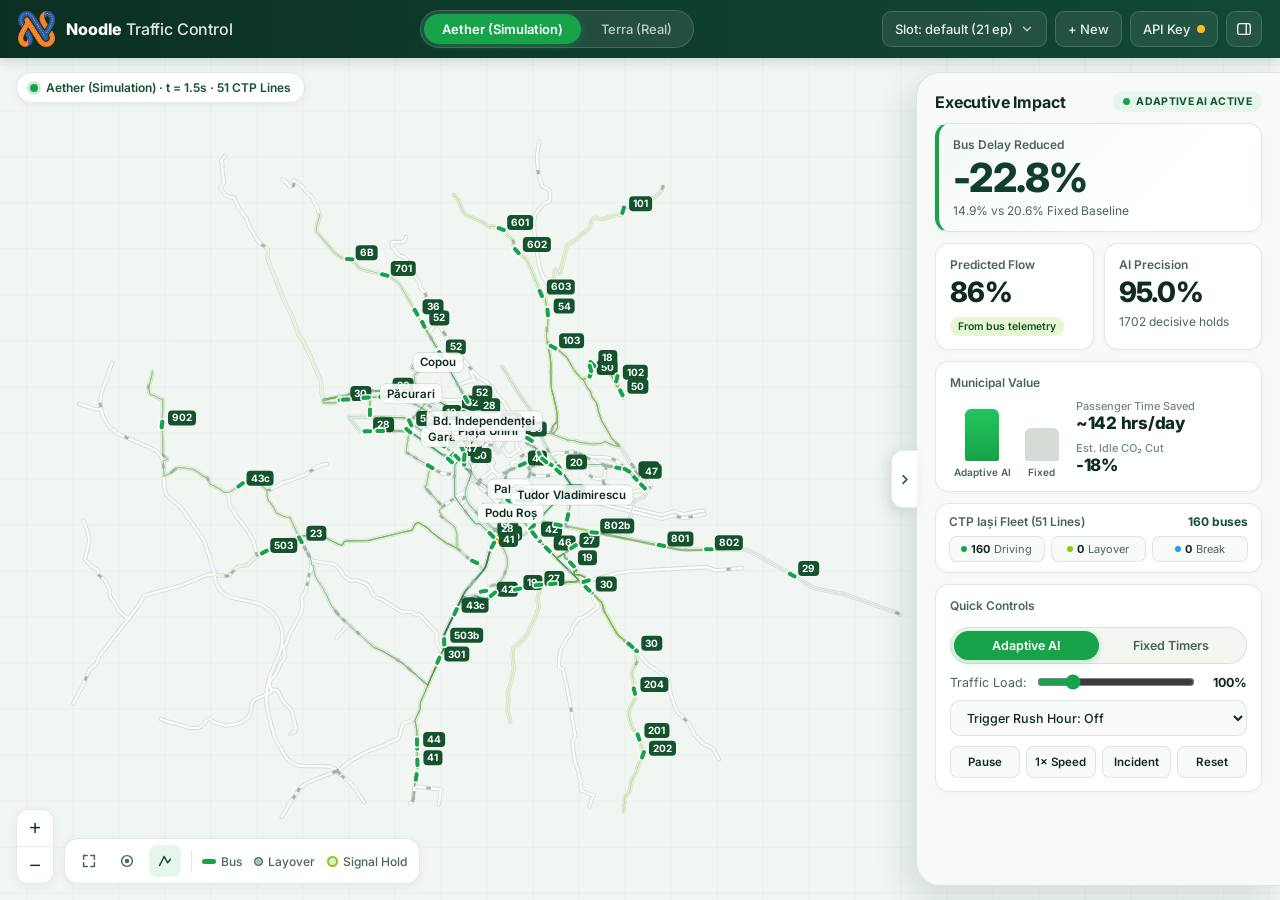
==== web/index.html @ 22e71f84 "New UI and a few new features" ====
<!DOCTYPE html>
<html lang="en">
<head>
  <meta charset="UTF-8" />
  <meta name="viewport" content="width=device-width, initial-scale=1.0" />
  <title>Noodle Traffic Control — Iași</title>
  <link rel="icon" type="image/png" href="assets/noodle-logo.png" />
  <link rel="preconnect" href="https://fonts.googleapis.com" />
  <link rel="preconnect" href="https://fonts.gstatic.com" crossorigin />
  <link href="https://fonts.googleapis.com/css2?family=Inter:wght@400;500;600;700;800&display=swap" rel="stylesheet" />
  <link rel="stylesheet" href="styles.css" />
</head>
<body>
  <!-- TOP NAVIGATION BAR (Bottle Green) -->
  <header class="topbar">
    <div class="brand">
      <img src="assets/noodle-logo.png" alt="Noodle Logo" class="brand-logo" />
      <span class="brand-title"><strong>Noodle</strong> Traffic Control</span>
    </div>

    <!-- Center Mode Switcher: Aether (Simulation) | Terra (Real) -->
    <div class="mode-switch" role="tablist" aria-label="Operating mode">
      <button id="btnModeAether" class="mode-pill active" role="tab" aria-selected="true">
        Aether (Simulation)
      </button>
      <button id="btnModeTerra" class="mode-pill" role="tab" aria-selected="false">
        Terra (Real)
      </button>
    </div>

    <!-- Right Controls: Slot Dropdown, + New, API Key, Collapse Drawer -->
    <div class="topbar-actions">
      <div class="slot-wrap">
        <button id="btnSlotMenu" class="top-btn slot-btn" title="Select or manage ML save slots">
          <span id="slotBtnLabel">Slot: default (15 ep)</span>
          <svg class="chev" viewBox="0 0 16 16" fill="none"><path d="M4 6l4 4 4-4" stroke="currentColor" stroke-width="1.6" stroke-linecap="round" stroke-linejoin="round"/></svg>
        </button>
        <div id="slotDropdown" class="popover hidden">
          <div class="popover-head">
            <span>ML Save Slots</span>
            <span id="runtimeBadge" class="runtime-tag">Python</span>
          </div>
          <div id="slotList" class="slot-list"></div>
          <div class="popover-foot">
            <button id="btnResetActiveSlot" class="pop-action danger-soft">Reset Active Slot</button>
          </div>
        </div>
      </div>

      <button id="btnNewSlot" class="top-btn" title="Create a new clean ML slot">+ New</button>

      <button id="btnApiKey" class="top-btn api-btn" title="Configure Tranzy / CTP API Key">
        <span>API Key</span>
        <span id="apiDot" class="status-dot"></span>
      </button>

      <button id="btnToggleDrawer" class="top-btn icon-btn" title="Collapse or expand executive panel" aria-label="Toggle side panel">
        <svg viewBox="0 0 20 20" fill="none"><rect x="3" y="4" width="14" height="12" rx="2.5" stroke="currentColor" stroke-width="1.6"/><path d="M12.5 4v12" stroke="currentColor" stroke-width="1.6"/></svg>
      </button>
    </div>
  </header>

  <!-- FULL-BLEED MAP CANVAS + FLOATING COLLAPSIBLE EXECUTIVE DRAWER -->
  <main class="workspace">
    <div id="mapWrap" class="map-wrap">
      <canvas id="cityCanvas"></canvas>

      <!-- Hover tooltip for buses & landmarks -->
      <div id="mapTooltip" class="map-tooltip hidden"></div>

      <!-- Subtle mode / simulation clock chip (top-left of map) -->
      <div class="map-status-chip">
        <span id="livePulseDot" class="pulse-dot"></span>
        <span id="mapClockText">Aether · t = 0.0s · 51 CTP Lines</span>
      </div>

      <!-- Bottom-left Floating Map Toolbar & Legend -->
      <div class="map-controls">
        <div class="zoom-stack">
          <button id="btnZoomIn" class="map-btn" title="Zoom in">+</button>
          <div class="zoom-div"></div>
          <button id="btnZoomOut" class="map-btn" title="Zoom out">&minus;</button>
        </div>
        <div class="map-pill-bar">
          <button id="btnFitMap" class="map-icon-btn" title="Fit Iași network">
            <svg viewBox="0 0 20 20" fill="none"><path d="M4 8V4h4M16 8V4h-4M4 12v4h4M16 12v4h-4" stroke="currentColor" stroke-width="1.7" stroke-linecap="round" stroke-linejoin="round"/></svg>
          </button>
          <button id="btnHeat" class="map-icon-btn" title="Toggle bus-inferred congestion heat layer">
            <svg viewBox="0 0 20 20" fill="none"><circle cx="10" cy="10" r="6" stroke="currentColor" stroke-width="1.6"/><circle cx="10" cy="10" r="2.5" fill="currentColor"/></svg>
          </button>
          <button id="btnRoutes" class="map-icon-btn active" title="Show/hide transit corridors">
            <svg viewBox="0 0 20 20" fill="none"><path d="M4 15L9 5l4 7 3-4" stroke="currentColor" stroke-width="1.7" stroke-linecap="round" stroke-linejoin="round"/></svg>
          </button>
          <div class="bar-sep"></div>
          <div class="legend-items">
            <span class="leg"><i class="leg-bus"></i>Bus</span>
            <span class="leg"><i class="leg-rest"></i>Layover</span>
            <span class="leg"><i class="leg-hold"></i>Signal Hold</span>
          </div>
        </div>
      </div>
    </div>

    <!-- COLLAPSIBLE FLOATING RIGHT DRAWER (Rounded Left Corners) -->
    <aside id="drawer" class="drawer" aria-label="Executive Impact Panel">
      <button id="btnDrawerTab" class="drawer-tab" title="Collapse / expand panel" aria-label="Collapse panel">
        <svg id="drawerChevron" viewBox="0 0 16 16" fill="none"><path d="M6.5 4l4 4-4 4" stroke="currentColor" stroke-width="1.8" stroke-linecap="round" stroke-linejoin="round"/></svg>
      </button>

      <div class="drawer-inner">
        <div class="drawer-head">
          <h2>Executive Impact</h2>
          <span id="statusBadge" class="status-pill adaptive">
            <i class="dot"></i>
            <span id="statusBadgeText">ADAPTIVE AI ACTIVE</span>
          </span>
        </div>

        <!-- Hero Metric Card -->
        <section class="card hero-card">
          <div class="card-label" id="heroLabel">Bus Delay Reduced</div>
          <div class="hero-value" id="kpiDelayReduction">-21.4%</div>
          <div class="card-sub" id="kpiDelaySub">16.2% vs 20.6% Fixed Baseline</div>
        </section>

        <!-- Secondary KPI Row -->
        <section class="kpi-pair">
          <div class="card kpi-card">
            <div class="card-label">Predicted Flow</div>
            <div class="kpi-value" id="kpiPredictedFlow">88%</div>
            <span class="lime-pill">From bus telemetry</span>
          </div>
          <div class="card kpi-card">
            <div class="card-label">AI Precision</div>
            <div class="kpi-value" id="kpiPrecision">96.4%</div>
            <div class="card-sub" id="kpiHoldsSub">438 decisive holds</div>
          </div>
        </section>

        <!-- Municipal Value Comparison Card -->
        <section class="card value-card">
          <div class="card-label">Municipal Value</div>
          <div class="value-grid">
            <div class="bar-chart">
              <div class="bar-col">
                <div class="bar-track"><div id="barAdaptive" class="bar-fill adaptive" style="height: 82%"></div></div>
                <span>Adaptive AI</span>
              </div>
              <div class="bar-col">
                <div class="bar-track"><div id="barFixed" class="bar-fill fixed" style="height: 54%"></div></div>
                <span>Fixed</span>
              </div>
            </div>
            <div class="value-metrics">
              <div class="val-item">
                <span class="val-lbl">Passenger Time Saved</span>
                <strong id="kpiPaxHours">~142 hrs/day</strong>
              </div>
              <div class="val-item">
                <span class="val-lbl">Est. Idle CO₂ Cut</span>
                <strong id="kpiCo2">-18%</strong>
              </div>
            </div>
          </div>
        </section>

        <!-- Fleet Status Strip (51 Lines + Layovers/Breaks) -->
        <section class="card fleet-card">
          <div class="fleet-row">
            <span class="fleet-title" id="fleetTitle">CTP Iași Fleet (51 Lines)</span>
            <span class="fleet-total" id="fleetTotal">158 buses</span>
          </div>
          <div class="fleet-pills">
            <span class="fpill driving"><i class="d"></i><b id="cntDriving">158</b> Driving</span>
            <span class="fpill layover"><i class="d"></i><b id="cntLayover">0</b> Layover</span>
            <span class="fpill break"><i class="d"></i><b id="cntBreak">0</b> Break</span>
          </div>
        </section>

        <!-- AETHER QUICK CONTROLS -->
        <section id="aetherControls" class="card controls-card">
          <div class="card-label">Quick Controls</div>

          <div class="seg-control">
            <button id="btnCtrlAdaptive" class="seg-btn active">Adaptive AI</button>
            <button id="btnCtrlFixed" class="seg-btn">Fixed Timers</button>
          </div>

          <div class="slider-row">
            <span>Traffic Load:</span>
            <input id="trafficSlider" type="range" min="0" max="500" step="10" value="100" />
            <strong id="trafficVal">100%</strong>
          </div>

          <div class="select-wrap">
            <select id="rushSelect" aria-label="Trigger Rush Hour">
              <option value="">Trigger Rush Hour: Off</option>
              <option value="Copou">Rush Hour: Copou</option>
              <option value="Păcurari">Rush Hour: Păcurari</option>
              <option value="Gara Iași">Rush Hour: Gara Iași</option>
              <option value="Piața Unirii">Rush Hour: Piața Unirii</option>
              <option value="Bd. Independenței">Rush Hour: Bd. Independenței</option>
              <option value="Palas">Rush Hour: Palas</option>
              <option value="Podu Roș">Rush Hour: Podu Roș</option>
              <option value="Tudor Vladimirescu">Rush Hour: Tudor Vladimirescu</option>
            </select>
          </div>

          <div class="mini-actions">
            <button id="btnPlayPause" class="mini-btn" title="Pause / resume">Pause</button>
            <button id="btnSpeed" class="mini-btn" title="Cycle simulation speed">1× Speed</button>
            <button id="btnIncident" class="mini-btn warn" title="Stall a vehicle on busiest corridor">Incident</button>
            <button id="btnResetSim" class="mini-btn" title="Reset simulation">Reset</button>
          </div>
        </section>

        <!-- TERRA LIVE CONTROLS & AI ADVISORIES -->
        <section id="terraControls" class="card controls-card hidden">
          <div class="card-label">Terra Live Feed (Tranzy API)</div>
          <div id="terraStatusBox" class="terra-status">
            Configure your Tranzy API key to stream live CTP Iași vehicles.
          </div>
          <div class="mini-actions">
            <button id="btnOpenApiModal2" class="mini-btn primary">Configure API Key</button>
            <button id="btnSyncFleet" class="mini-btn" title="Copy live Tranzy route counts into Aether">Sync Fleet → Aether</button>
          </div>
          <div class="advisories-wrap">
            <div class="adv-head">Live AI Signal Advisories</div>
            <div id="advisoriesList" class="adv-list">
              <div class="adv-empty">Waiting for real-time CTP bus telemetry…</div>
            </div>
          </div>
          <div class="attribution">Data © Tranzy AI SRL &amp; Compania de Transport Public Iași SA</div>
        </section>
      </div>
    </aside>
  </main>

  <!-- MODAL: NEW NAMED ML SLOT -->
  <div id="newSlotModal" class="modal-backdrop hidden">
    <div class="modal-card">
      <div class="modal-head">
        <h3>Create New ML Slot</h3>
        <button class="modal-close" data-close="newSlotModal">&times;</button>
      </div>
      <p class="modal-desc">
        Start a fresh slot from clean default parameters without touching or deleting any existing trained slots.
      </p>
      <label class="field-label" for="inputNewSlotName">Slot Name</label>
      <input id="inputNewSlotName" type="text" class="field-input" placeholder="e.g. rush_hour_exp or slot_2" autocomplete="off" />
      <div id="newSlotError" class="field-err hidden"></div>
      <div class="modal-foot">
        <button class="btn-ghost" data-close="newSlotModal">Cancel</button>
        <button id="btnConfirmNewSlot" class="btn-primary">Create &amp; Switch</button>
      </div>
    </div>
  </div>

  <!-- MODAL: TRANZY / CTP API KEY -->
  <div id="apiKeyModal" class="modal-backdrop hidden">
    <div class="modal-card">
      <div class="modal-head">
        <h3>Terra (Real) — Tranzy API Connection</h3>
        <button class="modal-close" data-close="apiKeyModal">&times;</button>
      </div>
      <p class="modal-desc">
        Connect to real-time CTP Iași bus GPS telemetry via <strong>api.tranzy.ai</strong>. Your key is kept masked and stored locally (never shown in plain text).
      </p>
      <label class="field-label" for="inputApiKey">X-API-KEY</label>
      <input id="inputApiKey" type="password" class="field-input" placeholder="Paste your Tranzy API key" autocomplete="off" />
      <label class="field-label" for="inputAgencyId">X-Agency-Id (CTP Iași = 1)</label>
      <input id="inputAgencyId" type="text" class="field-input" value="1" autocomplete="off" />
      <div id="apiTestMsg" class="field-msg hidden"></div>
      <div class="modal-foot">
        <button class="btn-ghost" data-close="apiKeyModal">Close</button>
        <button id="btnSaveApiKey" class="btn-primary">Test &amp; Connect</button>
      </div>
    </div>
  </div>

  <script src="demo_config.js"></script>
  <script src="standalone_sim.js"></script>
  <script src="app.js"></script>
</body>
</html>
---- web/styles.css ----
:root {
  /* Green & White Civic Palette */
  --bottle-green: #0f3d2e;
  --bottle-green-deep: #0b2f23;
  --forest-green: #14532d;
  --kelly-green: #16a34a;
  --kelly-hover: #15803d;
  --lime-green: #84cc16;
  --lime-soft: #e6f7d2;
  --mint-soft: #e7f6ec;

  --snow-white: #ffffff;
  --whisper-white: #f8faf8;
  --pearl-white: #f2f6f3;
  --ivory-white: #f4f6f2;
  --bone-white: #e5eae4;

  --ink: #0f2a1f;
  --ink-muted: #4b6559;
  --ink-dim: #738a7e;
  --border: rgba(20, 83, 45, 0.12);
  --shadow-lg: -8px 12px 34px rgba(15, 61, 46, 0.14);
  --shadow-sm: 0 2px 10px rgba(15, 61, 46, 0.06);

  --topbar-h: 58px;
  --drawer-w: 364px;
}

* {
  box-sizing: border-box;
  margin: 0;
  padding: 0;
}

html, body {
  width: 100%;
  height: 100%;
  overflow: hidden;
  font-family: 'Inter', -apple-system, BlinkMacSystemFont, 'Segoe UI', Roboto, sans-serif;
  background: var(--pearl-white);
  color: var(--ink);
  -webkit-font-smoothing: antialiased;
}

.hidden {
  display: none !important;
}

/* ==================== TOP BAR (Bottle Green) ==================== */
.topbar {
  height: var(--topbar-h);
  width: 100%;
  background: linear-gradient(90deg, var(--bottle-green-deep) 0%, var(--bottle-green) 50%, #124735 100%);
  color: var(--snow-white);
  display: flex;
  align-items: center;
  justify-content: space-between;
  padding: 0 18px;
  gap: 14px;
  position: relative;
  z-index: 40;
  box-shadow: 0 2px 12px rgba(8, 40, 28, 0.18);
}

.brand {
  display: flex;
  align-items: center;
  gap: 11px;
  min-width: 0;
}

.brand-logo {
  height: 36px;
  width: auto;
  display: block;
  object-fit: contain;
}

.brand-title {
  font-size: 16px;
  font-weight: 500;
  letter-spacing: -0.01em;
  color: rgba(242, 249, 245, 0.92);
  white-space: nowrap;
}

.brand-title strong {
  font-weight: 800;
  color: var(--snow-white);
}

/* Center Mode Switcher Pill */
.mode-switch {
  display: inline-flex;
  align-items: center;
  background: rgba(255, 255, 255, 0.09);
  border: 1px solid rgba(255, 255, 255, 0.15);
  border-radius: 999px;
  padding: 3px;
  gap: 2px;
}

.mode-pill {
  border: none;
  background: transparent;
  color: rgba(226, 240, 232, 0.8);
  font-family: inherit;
  font-size: 13px;
  font-weight: 500;
  padding: 7px 18px;
  border-radius: 999px;
  cursor: pointer;
  transition: all 0.2s ease;
  white-space: nowrap;
}

.mode-pill:hover {
  color: var(--snow-white);
}

.mode-pill.active {
  background: var(--kelly-green);
  color: var(--snow-white);
  font-weight: 600;
  box-shadow: 0 2px 8px rgba(22, 163, 74, 0.35);
}

/* Topbar Right Controls */
.topbar-actions {
  display: flex;
  align-items: center;
  gap: 8px;
}

.top-btn {
  height: 36px;
  padding: 0 12px;
  border-radius: 9px;
  border: 1px solid rgba(255, 255, 255, 0.16);
  background: rgba(255, 255, 255, 0.08);
  color: rgba(244, 250, 246, 0.94);
  font-family: inherit;
  font-size: 13px;
  font-weight: 500;
  display: inline-flex;
  align-items: center;
  gap: 7px;
  cursor: pointer;
  transition: background 0.15s ease, border-color 0.15s ease;
  white-space: nowrap;
}

.top-btn:hover {
  background: rgba(255, 255, 255, 0.15);
  border-color: rgba(255, 255, 255, 0.28);
}

.top-btn .chev {
  width: 14px;
  height: 14px;
  opacity: 0.8;
}

.icon-btn {
  width: 36px;
  padding: 0;
  justify-content: center;
}

.icon-btn svg {
  width: 18px;
  height: 18px;
}

.status-dot {
  width: 8px;
  height: 8px;
  border-radius: 50%;
  background: #fbbf24;
  display: inline-block;
}

.status-dot.connected {
  background: #4ade80;
  box-shadow: 0 0 0 3px rgba(74, 222, 128, 0.28);
}

/* Slot Popover Dropdown */
.slot-wrap {
  position: relative;
}

.popover {
  position: absolute;
  right: 0;
  top: calc(100% + 8px);
  width: 268px;
  background: var(--snow-white);
  color: var(--ink);
  border: 1px solid var(--border);
  border-radius: 14px;
  box-shadow: 0 14px 36px rgba(15, 61, 46, 0.18);
  overflow: hidden;
  z-index: 60;
}

.popover-head {
  display: flex;
  align-items: center;
  justify-content: space-between;
  padding: 11px 14px;
  font-size: 12px;
  font-weight: 700;
  text-transform: uppercase;
  letter-spacing: 0.04em;
  color: var(--ink-muted);
  background: var(--whisper-white);
  border-bottom: 1px solid var(--border);
}

.runtime-tag {
  font-size: 10px;
  font-weight: 700;
  padding: 2px 7px;
  border-radius: 999px;
  background: var(--mint-soft);
  color: var(--forest-green);
}

.slot-list {
  max-height: 220px;
  overflow-y: auto;
  padding: 6px;
}

.slot-item {
  width: 100%;
  border: none;
  background: transparent;
  padding: 8px 10px;
  border-radius: 9px;
  display: flex;
  align-items: center;
  justify-content: space-between;
  font-family: inherit;
  font-size: 13px;
  color: var(--ink);
  cursor: pointer;
  text-align: left;
}

.slot-item:hover {
  background: var(--pearl-white);
}

.slot-item.active {
  background: var(--mint-soft);
  color: var(--forest-green);
  font-weight: 600;
}

.slot-meta {
  font-size: 11px;
  color: var(--ink-dim);
}

.popover-foot {
  padding: 8px;
  border-top: 1px solid var(--border);
  background: var(--whisper-white);
}

.pop-action {
  width: 100%;
  border: none;
  padding: 8px 10px;
  border-radius: 8px;
  font-family: inherit;
  font-size: 12px;
  font-weight: 600;
  cursor: pointer;
}

.pop-action.danger-soft {
  background: #fef2f2;
  color: #b91c1c;
}

.pop-action.danger-soft:hover {
  background: #fee2e2;
}

/* ==================== WORKSPACE & FULL-BLEED MAP ==================== */
.workspace {
  position: relative;
  width: 100%;
  height: calc(100vh - var(--topbar-h));
  overflow: hidden;
}

.map-wrap {
  position: absolute;
  inset: 0;
  background: var(--pearl-white);
}

#cityCanvas {
  width: 100%;
  height: 100%;
  display: block;
  cursor: grab;
}

#cityCanvas:active {
  cursor: grabbing;
}

.map-status-chip {
  position: absolute;
  top: 14px;
  left: 16px;
  display: inline-flex;
  align-items: center;
  gap: 8px;
  padding: 7px 13px;
  border-radius: 999px;
  background: rgba(255, 255, 255, 0.92);
  backdrop-filter: blur(8px);
  border: 1px solid var(--border);
  box-shadow: var(--shadow-sm);
  font-size: 12px;
  font-weight: 600;
  color: var(--forest-green);
  pointer-events: none;
}

.pulse-dot {
  width: 8px;
  height: 8px;
  border-radius: 50%;
  background: var(--kelly-green);
  box-shadow: 0 0 0 3px rgba(22, 163, 74, 0.22);
}

.map-tooltip {
  position: absolute;
  pointer-events: none;
  background: var(--bottle-green);
  color: var(--snow-white);
  padding: 6px 10px;
  border-radius: 8px;
  font-size: 12px;
  font-weight: 500;
  box-shadow: 0 6px 18px rgba(15, 61, 46, 0.28);
  z-index: 30;
  white-space: nowrap;
}

/* Bottom-left Map Controls & Legend */
.map-controls {
  position: absolute;
  left: 16px;
  bottom: 16px;
  display: flex;
  align-items: flex-end;
  gap: 10px;
  z-index: 20;
}

.zoom-stack {
  display: flex;
  flex-direction: column;
  background: rgba(255, 255, 255, 0.95);
  border: 1px solid var(--border);
  border-radius: 12px;
  box-shadow: var(--shadow-sm);
  overflow: hidden;
}

.map-btn {
  width: 36px;
  height: 36px;
  border: none;
  background: transparent;
  color: var(--ink);
  font-size: 20px;
  font-weight: 500;
  cursor: pointer;
  display: flex;
  align-items: center;
  justify-content: center;
}

.map-btn:hover {
  background: var(--pearl-white);
}

.zoom-div {
  height: 1px;
  background: var(--border);
}

.map-pill-bar {
  display: inline-flex;
  align-items: center;
  gap: 6px;
  padding: 6px 12px 6px 8px;
  background: rgba(255, 255, 255, 0.95);
  backdrop-filter: blur(8px);
  border: 1px solid var(--border);
  border-radius: 14px;
  box-shadow: var(--shadow-sm);
}

.map-icon-btn {
  width: 32px;
  height: 32px;
  border: none;
  border-radius: 8px;
  background: transparent;
  color: var(--ink-muted);
  cursor: pointer;
  display: inline-flex;
  align-items: center;
  justify-content: center;
  transition: all 0.15s ease;
}

.map-icon-btn svg {
  width: 18px;
  height: 18px;
}

.map-icon-btn:hover {
  background: var(--pearl-white);
  color: var(--forest-green);
}

.map-icon-btn.active {
  background: var(--mint-soft);
  color: var(--forest-green);
}

.bar-sep {
  width: 1px;
  height: 22px;
  background: var(--border);
  margin: 0 4px;
}

.legend-items {
  display: inline-flex;
  align-items: center;
  gap: 12px;
  font-size: 12px;
  font-weight: 500;
  color: var(--ink-muted);
}

.leg {
  display: inline-flex;
  align-items: center;
  gap: 5px;
}

.leg-bus {
  width: 14px;
  height: 5px;
  border-radius: 3px;
  background: var(--kelly-green);
  display: inline-block;
}

.leg-rest {
  width: 9px;
  height: 9px;
  border-radius: 50%;
  background: #a7c4b5;
  border: 1.5px solid var(--forest-green);
  display: inline-block;
}

.leg-hold {
  width: 11px;
  height: 11px;
  border-radius: 50%;
  border: 2px solid var(--lime-green);
  background: rgba(132, 204, 22, 0.25);
  display: inline-block;
}

/* ==================== COLLAPSIBLE RIGHT EXECUTIVE DRAWER ==================== */
.drawer {
  position: absolute;
  top: 14px;
  bottom: 14px;
  right: 0;
  width: var(--drawer-w);
  background: rgba(248, 250, 248, 0.96);
  backdrop-filter: blur(14px);
  border: 1px solid var(--border);
  border-right: none;
  border-radius: 24px 0 0 24px;
  box-shadow: var(--shadow-lg);
  z-index: 30;
  transition: transform 0.28s cubic-bezier(0.22, 1, 0.36, 1);
  display: flex;
  flex-direction: column;
}

.drawer.collapsed {
  transform: translateX(100%);
}

.drawer-tab {
  position: absolute;
  left: -26px;
  top: 50%;
  transform: translateY(-50%);
  width: 26px;
  height: 58px;
  border-radius: 12px 0 0 12px;
  border: 1px solid var(--border);
  border-right: none;
  background: var(--snow-white);
  color: var(--forest-green);
  box-shadow: -4px 4px 14px rgba(15, 61, 46, 0.12);
  cursor: pointer;
  display: flex;
  align-items: center;
  justify-content: center;
}

.drawer-tab:hover {
  background: var(--mint-soft);
}

.drawer-tab svg {
  width: 15px;
  height: 15px;
  transition: transform 0.25s ease;
}

.drawer.collapsed .drawer-tab svg {
  transform: rotate(180deg);
}

.drawer-inner {
  height: 100%;
  overflow-y: auto;
  padding: 18px 18px 16px;
  display: flex;
  flex-direction: column;
  gap: 11px;
}

.drawer-head {
  display: flex;
  align-items: center;
  justify-content: space-between;
  gap: 8px;
}

.drawer-head h2 {
  font-size: 16px;
  font-weight: 700;
  color: var(--ink);
  letter-spacing: -0.01em;
}

.status-pill {
  display: inline-flex;
  align-items: center;
  gap: 6px;
  padding: 4px 10px;
  border-radius: 999px;
  font-size: 10.5px;
  font-weight: 700;
  letter-spacing: 0.03em;
  background: var(--mint-soft);
  color: var(--forest-green);
}

.status-pill .dot {
  width: 7px;
  height: 7px;
  border-radius: 50%;
  background: var(--kelly-green);
  display: inline-block;
}

.status-pill.fixed {
  background: var(--bone-white);
  color: var(--ink-muted);
}

.status-pill.fixed .dot {
  background: #94a3b8;
}

/* Cards inside Drawer */
.card {
  background: var(--snow-white);
  border: 1px solid var(--border);
  border-radius: 14px;
  padding: 13px 14px;
  box-shadow: 0 1px 4px rgba(15, 61, 46, 0.04);
}

.hero-card {
  background: linear-gradient(135deg, #f5faf6 0%, #ffffff 70%);
  border-left: 4px solid var(--kelly-green);
}

.card-label {
  font-size: 12px;
  font-weight: 600;
  color: var(--ink-muted);
  margin-bottom: 4px;
}

.hero-value {
  font-size: 40px;
  font-weight: 800;
  letter-spacing: -0.03em;
  line-height: 1.08;
  color: var(--bottle-green);
  margin: 2px 0 4px;
}

.card-sub {
  font-size: 12px;
  color: var(--ink-muted);
}

.kpi-pair {
  display: grid;
  grid-template-columns: 1fr 1fr;
  gap: 10px;
}

.kpi-value {
  font-size: 28px;
  font-weight: 800;
  letter-spacing: -0.025em;
  color: var(--ink);
  line-height: 1.15;
  margin: 2px 0 6px;
}

.lime-pill {
  display: inline-block;
  font-size: 10.5px;
  font-weight: 600;
  padding: 3px 8px;
  border-radius: 999px;
  background: var(--lime-soft);
  color: var(--forest-green);
}

/* Municipal Value Bar Chart */
.value-grid {
  display: grid;
  grid-template-columns: 112px 1fr;
  gap: 14px;
  align-items: center;
  margin-top: 6px;
}

.bar-chart {
  display: flex;
  align-items: flex-end;
  justify-content: center;
  gap: 14px;
  height: 82px;
}

.bar-col {
  display: flex;
  flex-direction: column;
  align-items: center;
  gap: 5px;
  height: 100%;
  justify-content: flex-end;
}

.bar-track {
  width: 34px;
  height: 62px;
  display: flex;
  align-items: flex-end;
}

.bar-fill {
  width: 100%;
  border-radius: 6px 6px 2px 2px;
  transition: height 0.35s ease;
}

.bar-fill.adaptive {
  background: linear-gradient(180deg, #22c55e 0%, var(--kelly-green) 100%);
}

.bar-fill.fixed {
  background: #d5dcd5;
}

.bar-col span {
  font-size: 10px;
  font-weight: 600;
  color: var(--ink-muted);
  white-space: nowrap;
}

.value-metrics {
  display: flex;
  flex-direction: column;
  gap: 8px;
}

.val-item {
  display: flex;
  flex-direction: column;
}

.val-lbl {
  font-size: 11px;
  color: var(--ink-dim);
  font-weight: 500;
}

.val-item strong {
  font-size: 17px;
  font-weight: 800;
  color: var(--ink);
  letter-spacing: -0.015em;
}

/* Fleet Status Strip */
.fleet-card {
  padding: 10px 13px;
}

.fleet-row {
  display: flex;
  align-items: center;
  justify-content: space-between;
  margin-bottom: 7px;
}

.fleet-title {
  font-size: 12px;
  font-weight: 600;
  color: var(--ink-muted);
}

.fleet-total {
  font-size: 12px;
  font-weight: 700;
  color: var(--forest-green);
}

.fleet-pills {
  display: grid;
  grid-template-columns: repeat(3, 1fr);
  gap: 6px;
}

.fpill {
  display: inline-flex;
  align-items: center;
  justify-content: center;
  gap: 4px;
  padding: 5px 6px;
  border-radius: 8px;
  font-size: 11px;
  color: var(--ink-muted);
  background: var(--whisper-white);
  border: 1px solid var(--border);
}

.fpill b {
  color: var(--ink);
}

.fpill .d {
  width: 6px;
  height: 6px;
  border-radius: 50%;
  display: inline-block;
}

.fpill.driving .d { background: var(--kelly-green); }
.fpill.layover .d { background: #84cc16; }
.fpill.break .d { background: #0ea5e9; }

/* Quick Controls */
.controls-card {
  display: flex;
  flex-direction: column;
  gap: 10px;
}

.seg-control {
  display: grid;
  grid-template-columns: 1fr 1fr;
  background: var(--ivory-white);
  border: 1px solid var(--border);
  border-radius: 999px;
  padding: 3px;
}

.seg-btn {
  border: none;
  background: transparent;
  padding: 7px 10px;
  border-radius: 999px;
  font-family: inherit;
  font-size: 12.5px;
  font-weight: 600;
  color: var(--ink-muted);
  cursor: pointer;
  transition: all 0.18s ease;
}

.seg-btn.active {
  background: var(--kelly-green);
  color: var(--snow-white);
  box-shadow: 0 2px 6px rgba(22, 163, 74, 0.28);
}

.slider-row {
  display: flex;
  align-items: center;
  gap: 10px;
  font-size: 12.5px;
  color: var(--ink-muted);
}

.slider-row input[type="range"] {
  flex: 1;
  accent-color: var(--kelly-green);
  cursor: pointer;
}

.slider-row strong {
  min-width: 42px;
  text-align: right;
  color: var(--ink);
  font-size: 12.5px;
}

.select-wrap select {
  width: 100%;
  height: 36px;
  border-radius: 10px;
  border: 1px solid var(--border);
  background: var(--whisper-white);
  color: var(--ink);
  font-family: inherit;
  font-size: 12.5px;
  font-weight: 500;
  padding: 0 12px;
  cursor: pointer;
}

.mini-actions {
  display: grid;
  grid-template-columns: repeat(4, 1fr);
  gap: 6px;
}

#terraControls .mini-actions {
  grid-template-columns: 1fr 1fr;
}

.mini-btn {
  height: 32px;
  border-radius: 8px;
  border: 1px solid var(--border);
  background: var(--whisper-white);
  color: var(--ink);
  font-family: inherit;
  font-size: 11.5px;
  font-weight: 600;
  cursor: pointer;
  transition: background 0.15s ease;
}

.mini-btn:hover {
  background: var(--mint-soft);
  color: var(--forest-green);
}

.mini-btn.primary {
  background: var(--kelly-green);
  color: var(--snow-white);
  border-color: var(--kelly-green);
}

.mini-btn.primary:hover {
  background: var(--kelly-hover);
  color: var(--snow-white);
}

.mini-btn.warn:hover {
  background: #fef2f2;
  color: #b91c1c;
  border-color: #fecaca;
}

/* Terra Live Status & Advisories */
.terra-status {
  font-size: 12px;
  line-height: 1.45;
  padding: 9px 11px;
  border-radius: 10px;
  background: var(--whisper-white);
  border: 1px solid var(--border);
  color: var(--ink-muted);
}

.terra-status.ok {
  background: var(--mint-soft);
  color: var(--forest-green);
  border-color: rgba(22, 163, 74, 0.25);
}

.adv-head {
  font-size: 11px;
  font-weight: 700;
  text-transform: uppercase;
  letter-spacing: 0.04em;
  color: var(--ink-dim);
  margin-bottom: 6px;
}

.adv-list {
  display: flex;
  flex-direction: column;
  gap: 5px;
  max-height: 116px;
  overflow-y: auto;
}

.adv-item {
  font-size: 11.5px;
  padding: 6px 8px;
  border-radius: 8px;
  background: var(--whisper-white);
  border-left: 3px solid var(--lime-green);
  color: var(--ink);
}

.adv-empty {
  font-size: 11.5px;
  color: var(--ink-dim);
}

.attribution {
  font-size: 10px;
  color: var(--ink-dim);
  text-align: center;
  padding-top: 2px;
}

/* ==================== MODALS ==================== */
.modal-backdrop {
  position: fixed;
  inset: 0;
  background: rgba(11, 47, 35, 0.45);
  backdrop-filter: blur(4px);
  display: flex;
  align-items: center;
  justify-content: center;
  z-index: 100;
}

.modal-card {
  width: min(420px, 92vw);
  background: var(--snow-white);
  border-radius: 18px;
  padding: 20px 22px;
  box-shadow: 0 22px 50px rgba(11, 47, 35, 0.28);
  border: 1px solid var(--border);
}

.modal-head {
  display: flex;
  align-items: center;
  justify-content: space-between;
  margin-bottom: 8px;
}

.modal-head h3 {
  font-size: 16px;
  font-weight: 700;
  color: var(--bottle-green);
}

.modal-close {
  border: none;
  background: transparent;
  font-size: 22px;
  line-height: 1;
  color: var(--ink-dim);
  cursor: pointer;
}

.modal-desc {
  font-size: 13px;
  line-height: 1.5;
  color: var(--ink-muted);
  margin-bottom: 14px;
}

.field-label {
  display: block;
  font-size: 12px;
  font-weight: 600;
  color: var(--ink);
  margin: 10px 0 5px;
}

.field-input {
  width: 100%;
  height: 38px;
  border-radius: 10px;
  border: 1px solid rgba(20, 83, 45, 0.22);
  padding: 0 12px;
  font-family: inherit;
  font-size: 13px;
  color: var(--ink);
  background: var(--whisper-white);
}

.field-input:focus {
  outline: 2px solid rgba(22, 163, 74, 0.28);
  border-color: var(--kelly-green);
}

.field-err {
  margin-top: 8px;
  font-size: 12px;
  color: #b91c1c;
}

.field-msg {
  margin-top: 10px;
  font-size: 12px;
  padding: 8px 10px;
  border-radius: 8px;
  background: var(--mint-soft);
  color: var(--forest-green);
}

.field-msg.error {
  background: #fef2f2;
  color: #b91c1c;
}

.modal-foot {
  display: flex;
  justify-content: flex-end;
  gap: 8px;
  margin-top: 18px;
}

.btn-ghost {
  height: 36px;
  padding: 0 14px;
  border-radius: 9px;
  border: 1px solid var(--border);
  background: var(--snow-white);
  color: var(--ink-muted);
  font-family: inherit;
  font-size: 13px;
  font-weight: 600;
  cursor: pointer;
}

.btn-primary {
  height: 36px;
  padding: 0 16px;
  border-radius: 9px;
  border: none;
  background: var(--kelly-green);
  color: var(--snow-white);
  font-family: inherit;
  font-size: 13px;
  font-weight: 600;
  cursor: pointer;
}

.btn-primary:hover {
  background: var(--kelly-hover);
}

@media (max-width: 960px) {
  .brand-title { display: none; }
  .mode-pill { padding: 6px 12px; font-size: 12px; }
  .drawer { width: min(340px, 88vw); }
}
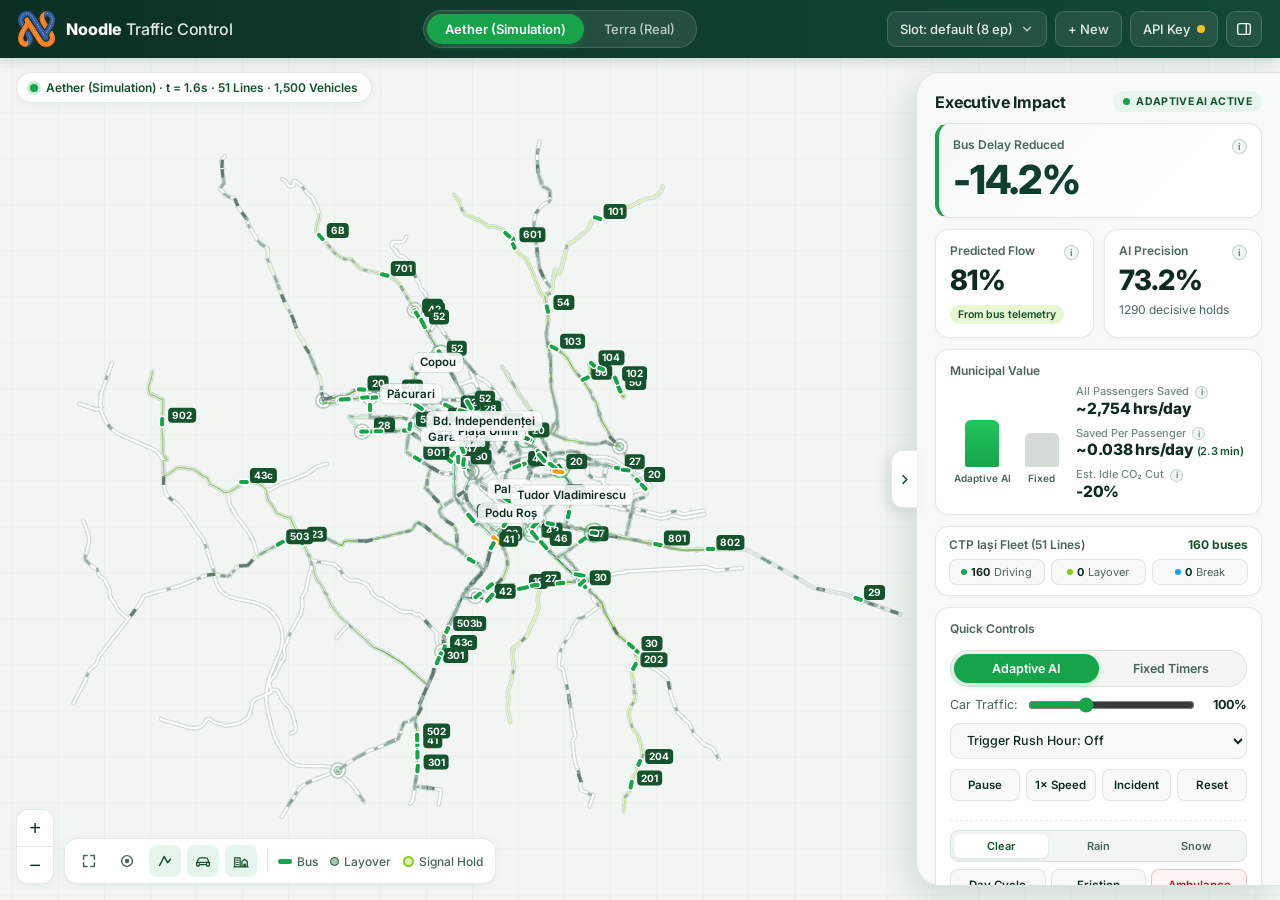
==== commit 030253fc: "ultimul upd?" ====
--- a/web/index.html
+++ b/web/index.html
@@ -91,6 +91,12 @@
           <button id="btnRoutes" class="map-icon-btn active" title="Show/hide transit corridors">
             <svg viewBox="0 0 20 20" fill="none"><path d="M4 15L9 5l4 7 3-4" stroke="currentColor" stroke-width="1.7" stroke-linecap="round" stroke-linejoin="round"/></svg>
           </button>
+          <button id="btnShowCars" class="map-icon-btn active" title="Show/hide cars on map (physics stay active)">
+            <svg viewBox="0 0 20 20" fill="none"><path d="M3.5 11.5l1.3-3.6A2 2 0 016.7 6.5h6.6a2 2 0 011.9 1.4l1.3 3.6M3 11.5h14v3a1 1 0 01-1 1h-1a1 1 0 01-1-1v-.5H6v.5a1 1 0 01-1 1H4a1 1 0 01-1-1v-3z" stroke="currentColor" stroke-width="1.5" stroke-linecap="round" stroke-linejoin="round"/><circle cx="6" cy="12.5" r="0.8" fill="currentColor"/><circle cx="14" cy="12.5" r="0.8" fill="currentColor"/></svg>
+          </button>
+          <button id="btnBuildings" class="map-icon-btn active" title="Show/hide apartment blocks & houses on map">
+            <svg viewBox="0 0 20 20" fill="none"><path d="M3 16.5V6.5h6v10M11 16.5v-6l3-2.5 3 2.5v6M2 16.5h16M5.2 9h1.6M5.2 11.5h1.6M5.2 14h1.6M13.3 13.5h1.4v3h-1.4z" stroke="currentColor" stroke-width="1.45" stroke-linecap="round" stroke-linejoin="round"/></svg>
+          </button>
           <div class="bar-sep"></div>
           <div class="legend-items">
             <span class="leg"><i class="leg-bus"></i>Bus</span>
@@ -117,23 +123,31 @@
         </div>
 
         <!-- Hero Metric Card -->
-        <section class="card hero-card">
-          <div class="card-label" id="heroLabel">Bus Delay Reduced</div>
-          <div class="hero-value" id="kpiDelayReduction">-21.4%</div>
-          <div class="card-sub" id="kpiDelaySub">16.2% vs 20.6% Fixed Baseline</div>
+        <section class="card hero-card tip-target" data-tip="delay_reduced">
+          <div class="card-label-row">
+            <span class="card-label" id="heroLabel">Bus Delay Reduced</span>
+            <span class="info-ic" aria-hidden="true">i</span>
+          </div>
+          <div class="hero-value" id="kpiDelayReduction">-24.2%</div>
         </section>
 
         <!-- Secondary KPI Row -->
         <section class="kpi-pair">
-          <div class="card kpi-card">
-            <div class="card-label">Predicted Flow</div>
-            <div class="kpi-value" id="kpiPredictedFlow">88%</div>
+          <div class="card kpi-card tip-target" data-tip="predicted_flow">
+            <div class="card-label-row">
+              <span class="card-label">Predicted Flow</span>
+              <span class="info-ic" aria-hidden="true">i</span>
+            </div>
+            <div class="kpi-value" id="kpiPredictedFlow">85%</div>
             <span class="lime-pill">From bus telemetry</span>
           </div>
-          <div class="card kpi-card">
-            <div class="card-label">AI Precision</div>
-            <div class="kpi-value" id="kpiPrecision">96.4%</div>
-            <div class="card-sub" id="kpiHoldsSub">438 decisive holds</div>
+          <div class="card kpi-card tip-target" data-tip="ai_precision">
+            <div class="card-label-row">
+              <span class="card-label">AI Precision</span>
+              <span class="info-ic" aria-hidden="true">i</span>
+            </div>
+            <div class="kpi-value" id="kpiPrecision">96.2%</div>
+            <div class="card-sub" id="kpiHoldsSub">513 decisive holds</div>
           </div>
         </section>
 
@@ -141,7 +155,7 @@
         <section class="card value-card">
           <div class="card-label">Municipal Value</div>
           <div class="value-grid">
-            <div class="bar-chart">
+            <div class="bar-chart tip-target" data-tip="municipal_bars">
               <div class="bar-col">
                 <div class="bar-track"><div id="barAdaptive" class="bar-fill adaptive" style="height: 82%"></div></div>
                 <span>Adaptive AI</span>
@@ -152,22 +166,26 @@
               </div>
             </div>
             <div class="value-metrics">
-              <div class="val-item">
-                <span class="val-lbl">Passenger Time Saved</span>
-                <strong id="kpiPaxHours">~142 hrs/day</strong>
-              </div>
-              <div class="val-item">
-                <span class="val-lbl">Est. Idle CO₂ Cut</span>
-                <strong id="kpiCo2">-18%</strong>
+              <div class="val-item tip-target" data-tip="pax_total">
+                <span class="val-lbl">All Passengers Saved <i class="info-ic sm">i</i></span>
+                <strong id="kpiPaxHours">~2,980 hrs/day</strong>
+              </div>
+              <div class="val-item tip-target" data-tip="pax_per_rider">
+                <span class="val-lbl">Saved Per Passenger <i class="info-ic sm">i</i></span>
+                <strong id="kpiPaxPerRider">~0.054 hrs/day <small>(3.2 min)</small></strong>
+              </div>
+              <div class="val-item tip-target" data-tip="co2_cut">
+                <span class="val-lbl">Est. Idle CO₂ Cut <i class="info-ic sm">i</i></span>
+                <strong id="kpiCo2">-20%</strong>
               </div>
             </div>
           </div>
         </section>
 
         <!-- Fleet Status Strip (51 Lines + Layovers/Breaks) -->
-        <section class="card fleet-card">
+        <section class="card fleet-card tip-target" data-tip="fleet_status">
           <div class="fleet-row">
-            <span class="fleet-title" id="fleetTitle">CTP Iași Fleet (51 Lines)</span>
+            <span class="fleet-title" id="fleetTitle">CTP Iași Fleet (51 Lines) <i class="info-ic sm">i</i></span>
             <span class="fleet-total" id="fleetTotal">158 buses</span>
           </div>
           <div class="fleet-pills">
@@ -186,9 +204,9 @@
             <button id="btnCtrlFixed" class="seg-btn">Fixed Timers</button>
           </div>
 
-          <div class="slider-row">
-            <span>Traffic Load:</span>
-            <input id="trafficSlider" type="range" min="0" max="500" step="10" value="100" />
+          <div class="slider-row tip-target" data-tip="car_traffic_load">
+            <span>Car Traffic:</span>
+            <input id="trafficSlider" type="range" min="0" max="300" step="10" value="100" />
             <strong id="trafficVal">100%</strong>
           </div>
 
@@ -212,6 +230,19 @@
             <button id="btnIncident" class="mini-btn warn" title="Stall a vehicle on busiest corridor">Incident</button>
             <button id="btnResetSim" class="mini-btn" title="Reset simulation">Reset</button>
           </div>
+
+          <div class="realism-bar">
+            <div class="weather-seg" role="group" aria-label="Weather condition">
+              <button id="btnWeatherClear" class="w-btn active" data-weather="clear" title="Clear dry roads">Clear</button>
+              <button id="btnWeatherRain" class="w-btn" data-weather="rain" title="Rain: -15% speed, +25% headway, +18% car demand">Rain</button>
+              <button id="btnWeatherSnow" class="w-btn" data-weather="snow" title="Winter snow: -30% speed, +55% braking distance">Snow</button>
+            </div>
+            <div class="scenario-row">
+              <button id="btnDayCycle" class="mini-btn" title="Toggle 24h Iași rush-hour clock (07:30 AM → evening)">Day Cycle</button>
+              <button id="btnFriction" class="mini-btn" title="Toggle double-parked delivery stops ('5 min pe avarii') on multi-lane roads">Friction</button>
+              <button id="btnAmbulance" class="mini-btn emg" title="Dispatch emergency ambulance from a Iași hospital with green-wave preemption">Ambulance</button>
+            </div>
+          </div>
         </section>
 
         <!-- TERRA LIVE CONTROLS & AI ADVISORIES -->
@@ -235,6 +266,14 @@
       </div>
     </aside>
   </main>
+
+  <!-- STRUCTURED HOVER STAT TOOLTIP (floats cleanly to the left of the Executive Drawer) -->
+  <div id="statTooltip" class="stat-tooltip hidden" role="tooltip">
+    <div class="st-title" id="stTitle"></div>
+    <div class="st-row"><span class="st-key">What:</span><span id="stWhat"></span></div>
+    <div class="st-row"><span class="st-key">How:</span><span id="stHow"></span></div>
+    <div class="st-impact" id="stImpact"></div>
+  </div>
 
   <!-- MODAL: NEW NAMED ML SLOT -->
   <div id="newSlotModal" class="modal-backdrop hidden">
--- a/web/styles.css
+++ b/web/styles.css
@@ -610,6 +610,7 @@
 .hero-card {
   background: linear-gradient(135deg, #f5faf6 0%, #ffffff 70%);
   border-left: 4px solid var(--kelly-green);
+  padding: 13px 14px 12px;
 }
 
 .card-label {
@@ -730,10 +731,117 @@
 }
 
 .val-item strong {
-  font-size: 17px;
+  font-size: 15.5px;
   font-weight: 800;
   color: var(--ink);
   letter-spacing: -0.015em;
+}
+
+.val-item strong small {
+  font-size: 11px;
+  font-weight: 600;
+  color: var(--forest-green);
+}
+
+.card-label-row {
+  display: flex;
+  align-items: center;
+  justify-content: space-between;
+  gap: 6px;
+}
+
+.info-ic {
+  width: 15px;
+  height: 15px;
+  border-radius: 50%;
+  background: var(--pearl-white);
+  border: 1px solid rgba(20, 83, 45, 0.22);
+  color: var(--ink-dim);
+  font-size: 9.5px;
+  font-style: normal;
+  font-weight: 700;
+  display: inline-flex;
+  align-items: center;
+  justify-content: center;
+  flex-shrink: 0;
+  transition: all 0.15s ease;
+}
+
+.info-ic.sm {
+  width: 13px;
+  height: 13px;
+  font-size: 8.5px;
+  margin-left: 3px;
+  vertical-align: middle;
+}
+
+.tip-target {
+  cursor: help;
+  transition: border-color 0.15s ease, box-shadow 0.15s ease;
+}
+
+.card.tip-target:hover {
+  border-color: rgba(22, 163, 74, 0.45);
+  box-shadow: 0 3px 12px rgba(22, 163, 74, 0.1);
+}
+
+.tip-target:hover .info-ic {
+  background: var(--kelly-green);
+  border-color: var(--kelly-green);
+  color: var(--snow-white);
+}
+
+/* Structured Floating Executive Stat Tooltip */
+.stat-tooltip {
+  position: fixed;
+  width: 274px;
+  background: var(--bottle-green);
+  color: var(--snow-white);
+  border: 1px solid rgba(132, 204, 22, 0.35);
+  border-radius: 13px;
+  padding: 11px 13px;
+  box-shadow: 0 14px 34px rgba(8, 36, 25, 0.34);
+  z-index: 120;
+  pointer-events: none;
+  display: flex;
+  flex-direction: column;
+  gap: 6px;
+}
+
+.st-title {
+  font-size: 12.5px;
+  font-weight: 700;
+  color: #bbf7d0;
+  border-bottom: 1px solid rgba(255, 255, 255, 0.12);
+  padding-bottom: 5px;
+}
+
+.st-row {
+  font-size: 11.5px;
+  line-height: 1.42;
+  color: rgba(242, 250, 246, 0.92);
+  display: grid;
+  grid-template-columns: 36px 1fr;
+  gap: 6px;
+}
+
+.st-key {
+  font-weight: 700;
+  color: var(--lime-green);
+  font-size: 10.5px;
+  text-transform: uppercase;
+  letter-spacing: 0.03em;
+  padding-top: 1px;
+}
+
+.st-impact {
+  margin-top: 2px;
+  padding: 5px 8px;
+  border-radius: 7px;
+  background: rgba(255, 255, 255, 0.08);
+  font-size: 11px;
+  line-height: 1.38;
+  color: #dcfce7;
 }
 
 /* Fleet Status Strip */
@@ -1101,3 +1209,65 @@
   .mode-pill { padding: 6px 12px; font-size: 12px; }
   .drawer { width: min(340px, 88vw); }
 }
+
+/* ==================== REALISM & SCENARIO CONTROLS ==================== */
+.mini-btn.active {
+  background: var(--mint-soft);
+  color: var(--forest-green);
+  border-color: rgba(22, 163, 74, 0.35);
+}
+
+.mini-btn.emg {
+  color: #b91c1c;
+  border-color: rgba(220, 38, 38, 0.25);
+  background: #fff5f5;
+}
+
+.mini-btn.emg:hover {
+  background: #fee2e2;
+  border-color: #ef4444;
+}
+
+.realism-bar {
+  margin-top: 9px;
+  padding-top: 9px;
+  border-top: 1px dashed var(--border);
+  display: flex;
+  flex-direction: column;
+  gap: 7px;
+}
+
+.weather-seg {
+  display: grid;
+  grid-template-columns: repeat(3, 1fr);
+  gap: 4px;
+  background: var(--pearl-white);
+  padding: 3px;
+  border-radius: 9px;
+  border: 1px solid var(--border);
+}
+
+.w-btn {
+  border: none;
+  background: transparent;
+  padding: 5px 4px;
+  border-radius: 6px;
+  font-family: inherit;
+  font-size: 11px;
+  font-weight: 600;
+  color: var(--ink-muted);
+  cursor: pointer;
+  transition: all 0.15s ease;
+}
+
+.w-btn.active {
+  background: var(--snow-white);
+  color: var(--forest-green);
+  box-shadow: 0 1px 3px rgba(15, 61, 46, 0.12);
+}
+
+.scenario-row {
+  display: grid;
+  grid-template-columns: repeat(3, 1fr);
+  gap: 5px;
+}
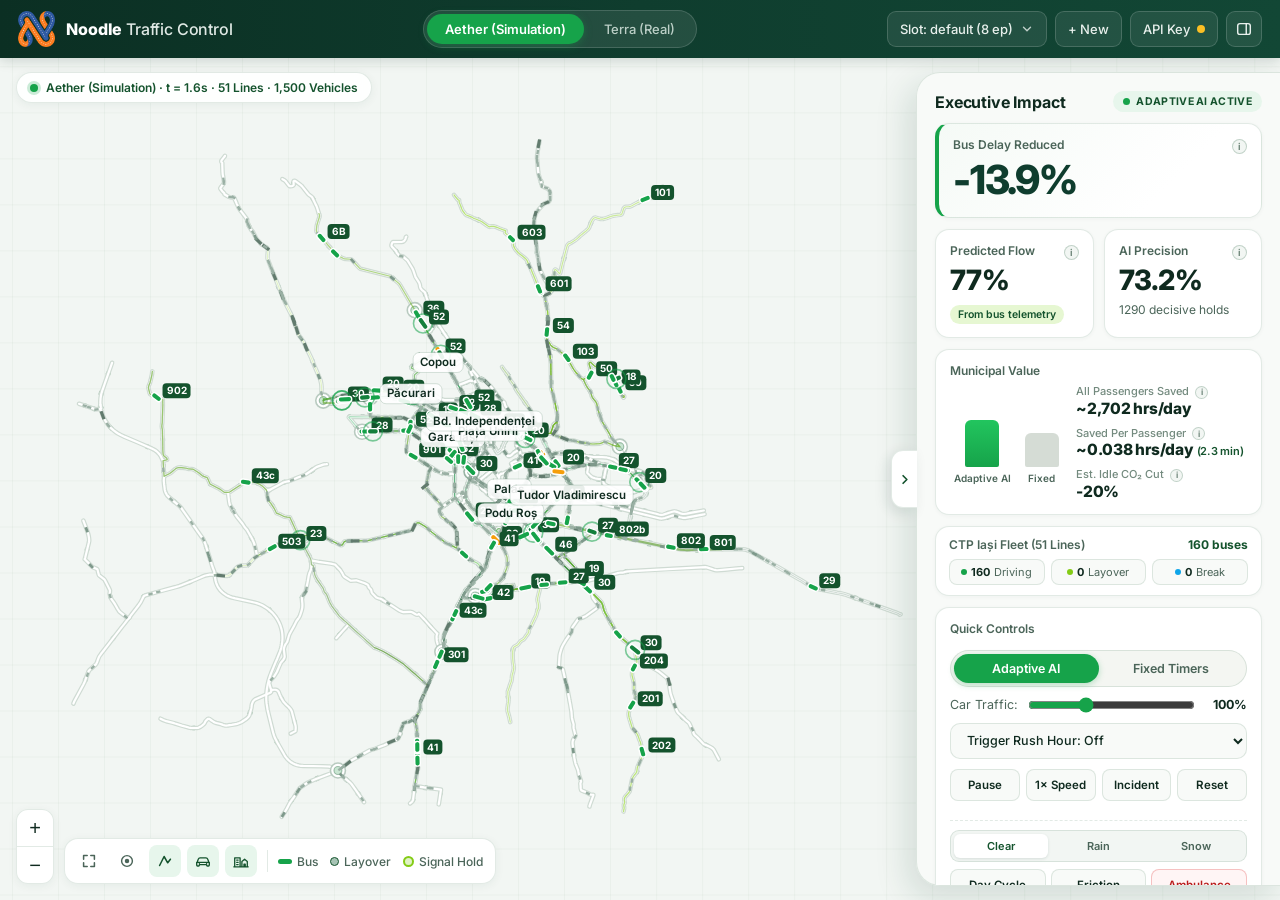
==== commit d3becd9a: "PLS be ultimul update?" ====
--- a/web/index.html
+++ b/web/index.html
@@ -2,7 +2,8 @@
 <html lang="en">
 <head>
   <meta charset="UTF-8" />
-  <meta name="viewport" content="width=device-width, initial-scale=1.0" />
+  <meta name="viewport" content="width=device-width, initial-scale=1.0, viewport-fit=cover" />
+  <meta name="theme-color" content="#0f3d2e" />
   <title>Noodle Traffic Control — Iași</title>
   <link rel="icon" type="image/png" href="assets/noodle-logo.png" />
   <link rel="preconnect" href="https://fonts.googleapis.com" />
@@ -21,10 +22,10 @@
     <!-- Center Mode Switcher: Aether (Simulation) | Terra (Real) -->
     <div class="mode-switch" role="tablist" aria-label="Operating mode">
       <button id="btnModeAether" class="mode-pill active" role="tab" aria-selected="true">
-        Aether (Simulation)
+        <span class="mode-label-full">Aether (Simulation)</span><span class="mode-label-short" aria-hidden="true">Aether</span>
       </button>
       <button id="btnModeTerra" class="mode-pill" role="tab" aria-selected="false">
-        Terra (Real)
+        <span class="mode-label-full">Terra (Real)</span><span class="mode-label-short" aria-hidden="true">Terra</span>
       </button>
     </div>
 
@@ -32,6 +33,7 @@
     <div class="topbar-actions">
       <div class="slot-wrap">
         <button id="btnSlotMenu" class="top-btn slot-btn" title="Select or manage ML save slots">
+          <svg class="slot-ic" viewBox="0 0 18 18" fill="none" aria-hidden="true"><path d="M9 2.5L2.5 6 9 9.5 15.5 6 9 2.5zM2.5 9.5L9 13l6.5-3.5M2.5 12.5L9 16l6.5-3.5" stroke="currentColor" stroke-width="1.5" stroke-linecap="round" stroke-linejoin="round"/></svg>
           <span id="slotBtnLabel">Slot: default (15 ep)</span>
           <svg class="chev" viewBox="0 0 16 16" fill="none"><path d="M4 6l4 4 4-4" stroke="currentColor" stroke-width="1.6" stroke-linecap="round" stroke-linejoin="round"/></svg>
         </button>
@@ -42,6 +44,7 @@
           </div>
           <div id="slotList" class="slot-list"></div>
           <div class="popover-foot">
+            <button id="btnNewSlotMobile" class="pop-action primary-soft mobile-only" type="button">+ New Slot</button>
             <button id="btnResetActiveSlot" class="pop-action danger-soft">Reset Active Slot</button>
           </div>
         </div>
@@ -50,7 +53,8 @@
       <button id="btnNewSlot" class="top-btn" title="Create a new clean ML slot">+ New</button>
 
       <button id="btnApiKey" class="top-btn api-btn" title="Configure Tranzy / CTP API Key">
-        <span>API Key</span>
+        <svg class="api-ic" viewBox="0 0 18 18" fill="none" aria-hidden="true"><circle cx="6.2" cy="9" r="3.2" stroke="currentColor" stroke-width="1.5"/><path d="M9.4 9H16M13.5 9v2.3M15.5 9v1.7" stroke="currentColor" stroke-width="1.5" stroke-linecap="round"/></svg>
+        <span class="api-btn-text">API Key</span>
         <span id="apiDot" class="status-dot"></span>
       </button>
 
@@ -107,14 +111,42 @@
       </div>
     </div>
 
-    <!-- COLLAPSIBLE FLOATING RIGHT DRAWER (Rounded Left Corners) -->
-    <aside id="drawer" class="drawer" aria-label="Executive Impact Panel">
+    <!-- COLLAPSIBLE FLOATING RIGHT DRAWER (Desktop) / SWIPEABLE BOTTOM SHEET (Mobile) -->
+    <aside id="drawer" class="drawer" data-snap="peek" data-mobile-view="controls" aria-label="Executive Impact Panel">
       <button id="btnDrawerTab" class="drawer-tab" title="Collapse / expand panel" aria-label="Collapse panel">
         <svg id="drawerChevron" viewBox="0 0 16 16" fill="none"><path d="M6.5 4l4 4-4 4" stroke="currentColor" stroke-width="1.8" stroke-linecap="round" stroke-linejoin="round"/></svg>
       </button>
 
+      <!-- MOBILE BOTTOM SHEET HANDLE & PEEK BAR (hidden on desktop) -->
+      <div id="sheetHeader" class="sheet-header mobile-only">
+        <div id="sheetDragZone" class="sheet-drag-zone" aria-label="Drag to resize panel">
+          <span class="sheet-pill"></span>
+        </div>
+        <div class="sheet-peek-row">
+          <button id="btnPeekImpact" class="sheet-peek-stats" type="button" title="View Executive Impact">
+            <span id="peekDot" class="peek-dot"></span>
+            <span class="peek-metric"><strong id="peekDelay">-14.2%</strong> <small>Delay</small></span>
+            <span class="peek-sep">&middot;</span>
+            <span class="peek-metric"><strong id="peekFlow">85%</strong> <small>Flow</small></span>
+          </button>
+          <div class="sheet-peek-actions">
+            <button id="btnPeekPause" class="peek-icon-btn" type="button" title="Pause / Resume simulation" aria-label="Pause or resume simulation">
+              <svg id="peekPauseIcon" viewBox="0 0 18 18" fill="none"><rect x="4.5" y="3.5" width="3" height="11" rx="1" fill="currentColor"/><rect x="10.5" y="3.5" width="3" height="11" rx="1" fill="currentColor"/></svg>
+            </button>
+            <button id="btnPeekControls" class="peek-ctrl-btn" type="button">
+              <span id="peekCtrlLabel">Controls</span>
+              <svg class="peek-chev" viewBox="0 0 16 16" fill="none"><path d="M4 10l4-4 4 4" stroke="currentColor" stroke-width="1.8" stroke-linecap="round" stroke-linejoin="round"/></svg>
+            </button>
+          </div>
+        </div>
+        <div class="sheet-tabs" role="tablist" aria-label="Panel sections">
+          <button id="tabMobileControls" class="sheet-tab active" role="tab" aria-selected="true" type="button">Controls</button>
+          <button id="tabMobileImpact" class="sheet-tab" role="tab" aria-selected="false" type="button">Impact &amp; Fleet</button>
+        </div>
+      </div>
+
       <div class="drawer-inner">
-        <div class="drawer-head">
+        <div class="drawer-head" data-mobile-tab="impact">
           <h2>Executive Impact</h2>
           <span id="statusBadge" class="status-pill adaptive">
             <i class="dot"></i>
@@ -123,7 +155,7 @@
         </div>
 
         <!-- Hero Metric Card -->
-        <section class="card hero-card tip-target" data-tip="delay_reduced">
+        <section class="card hero-card tip-target" data-tip="delay_reduced" data-mobile-tab="impact">
           <div class="card-label-row">
             <span class="card-label" id="heroLabel">Bus Delay Reduced</span>
             <span class="info-ic" aria-hidden="true">i</span>
@@ -132,7 +164,7 @@
         </section>
 
         <!-- Secondary KPI Row -->
-        <section class="kpi-pair">
+        <section class="kpi-pair" data-mobile-tab="impact">
           <div class="card kpi-card tip-target" data-tip="predicted_flow">
             <div class="card-label-row">
               <span class="card-label">Predicted Flow</span>
@@ -152,7 +184,7 @@
         </section>
 
         <!-- Municipal Value Comparison Card -->
-        <section class="card value-card">
+        <section class="card value-card" data-mobile-tab="impact">
           <div class="card-label">Municipal Value</div>
           <div class="value-grid">
             <div class="bar-chart tip-target" data-tip="municipal_bars">
@@ -183,7 +215,7 @@
         </section>
 
         <!-- Fleet Status Strip (51 Lines + Layovers/Breaks) -->
-        <section class="card fleet-card tip-target" data-tip="fleet_status">
+        <section class="card fleet-card tip-target" data-tip="fleet_status" data-mobile-tab="impact">
           <div class="fleet-row">
             <span class="fleet-title" id="fleetTitle">CTP Iași Fleet (51 Lines) <i class="info-ic sm">i</i></span>
             <span class="fleet-total" id="fleetTotal">158 buses</span>
@@ -195,8 +227,18 @@
           </div>
         </section>
 
+        <!-- Mobile-only Map Legend inside Impact tab -->
+        <section class="card mobile-legend-card mobile-only" data-mobile-tab="impact">
+          <div class="card-label">Map Legend</div>
+          <div class="mobile-legend-row">
+            <span class="leg"><i class="leg-bus"></i>CTP Bus</span>
+            <span class="leg"><i class="leg-rest"></i>Layover</span>
+            <span class="leg"><i class="leg-hold"></i>Signal Hold</span>
+          </div>
+        </section>
+
         <!-- AETHER QUICK CONTROLS -->
-        <section id="aetherControls" class="card controls-card">
+        <section id="aetherControls" class="card controls-card" data-mobile-tab="controls">
           <div class="card-label">Quick Controls</div>
 
           <div class="seg-control">
@@ -246,7 +288,7 @@
         </section>
 
         <!-- TERRA LIVE CONTROLS & AI ADVISORIES -->
-        <section id="terraControls" class="card controls-card hidden">
+        <section id="terraControls" class="card controls-card hidden" data-mobile-tab="controls">
           <div class="card-label">Terra Live Feed (Tranzy API)</div>
           <div id="terraStatusBox" class="terra-status">
             Configure your Tranzy API key to stream live CTP Iași vehicles.
@@ -269,7 +311,10 @@
 
   <!-- STRUCTURED HOVER STAT TOOLTIP (floats cleanly to the left of the Executive Drawer) -->
   <div id="statTooltip" class="stat-tooltip hidden" role="tooltip">
-    <div class="st-title" id="stTitle"></div>
+    <div class="st-head">
+      <div class="st-title" id="stTitle"></div>
+      <button id="btnCloseStatTip" class="st-close mobile-only" type="button" aria-label="Close tooltip">&times;</button>
+    </div>
     <div class="st-row"><span class="st-key">What:</span><span id="stWhat"></span></div>
     <div class="st-row"><span class="st-key">How:</span><span id="stHow"></span></div>
     <div class="st-impact" id="stImpact"></div>
--- a/web/styles.css
+++ b/web/styles.css
@@ -35,15 +35,32 @@
 html, body {
   width: 100%;
   height: 100%;
+  height: 100dvh;
   overflow: hidden;
+  overflow: clip;
   font-family: 'Inter', -apple-system, BlinkMacSystemFont, 'Segoe UI', Roboto, sans-serif;
   background: var(--pearl-white);
   color: var(--ink);
   -webkit-font-smoothing: antialiased;
+  overscroll-behavior: none;
+}
+
+button, select, input {
+  -webkit-tap-highlight-color: transparent;
 }
 
 .hidden {
   display: none !important;
+}
+
+.mobile-only {
+  display: none !important;
+}
+
+.mode-label-short,
+.slot-ic,
+.api-ic {
+  display: none;
 }
 
 /* ==================== TOP BAR (Bottle Green) ==================== */
@@ -281,6 +298,15 @@
   cursor: pointer;
 }
 
+.pop-action.primary-soft {
+  background: var(--mint-soft);
+  color: var(--forest-green);
+}
+
+.pop-action.primary-soft:hover {
+  background: #d5f0de;
+}
+
 .pop-action.danger-soft {
   background: #fef2f2;
   color: #b91c1c;
@@ -295,7 +321,9 @@
   position: relative;
   width: 100%;
   height: calc(100vh - var(--topbar-h));
+  height: calc(100dvh - var(--topbar-h));
   overflow: hidden;
+  overflow: clip;
 }
 
 .map-wrap {
@@ -309,6 +337,9 @@
   height: 100%;
   display: block;
   cursor: grab;
+  touch-action: none;
+  user-select: none;
+  -webkit-user-select: none;
 }
 
 #cityCanvas:active {
@@ -808,12 +839,34 @@
   gap: 6px;
 }
 
+.st-head {
+  display: flex;
+  align-items: center;
+  justify-content: space-between;
+  gap: 8px;
+  border-bottom: 1px solid rgba(255, 255, 255, 0.12);
+  padding-bottom: 5px;
+}
+
 .st-title {
   font-size: 12.5px;
   font-weight: 700;
   color: #bbf7d0;
-  border-bottom: 1px solid rgba(255, 255, 255, 0.12);
-  padding-bottom: 5px;
+}
+
+.st-close {
+  border: none;
+  background: rgba(255, 255, 255, 0.12);
+  color: var(--snow-white);
+  width: 24px;
+  height: 24px;
+  border-radius: 50%;
+  font-size: 16px;
+  line-height: 1;
+  align-items: center;
+  justify-content: center;
+  cursor: pointer;
+  flex-shrink: 0;
 }
 
 .st-row {
@@ -1271,3 +1324,641 @@
   grid-template-columns: repeat(3, 1fr);
   gap: 5px;
 }
+
+/* ==================== PHONE / MOBILE LAYOUT (<= 768px) ==================== */
+@media (max-width: 768px) {
+  :root {
+    --topbar-h: calc(52px + env(safe-area-inset-top, 0px));
+    --sheet-peek-h: calc(68px + env(safe-area-inset-bottom, 0px));
+  }
+
+  .mobile-only {
+    display: flex !important;
+  }
+
+  .mobile-legend-card.mobile-only {
+    display: block !important;
+  }
+
+  /* Compact Single-Row Top Bar (zero overflow even on 320px-360px phones) */
+  .topbar {
+    padding: env(safe-area-inset-top, 0px) 10px 0;
+    gap: 6px;
+  }
+
+  .brand {
+    gap: 0;
+    flex-shrink: 0;
+  }
+
+  .brand-logo {
+    height: 28px;
+  }
+
+  .brand-title {
+    display: none;
+  }
+
+  .mode-switch {
+    padding: 2px;
+    gap: 2px;
+    flex-shrink: 0;
+  }
+
+  .mode-label-full {
+    display: none;
+  }
+
+  .mode-label-short {
+    display: inline;
+  }
+
+  .mode-pill {
+    padding: 6px 13px;
+    font-size: 12.5px;
+  }
+
+  .topbar-actions {
+    gap: 5px;
+    flex-shrink: 0;
+  }
+
+  .top-btn {
+    height: 36px;
+    padding: 0 9px;
+    font-size: 12px;
+    gap: 5px;
+    border-radius: 9px;
+  }
+
+  #btnNewSlot {
+    display: none;
+  }
+
+  .slot-ic,
+  .api-ic {
+    display: inline-block;
+    width: 15px;
+    height: 15px;
+    flex-shrink: 0;
+  }
+
+  .slot-btn {
+    padding: 0 8px;
+    gap: 4px;
+    max-width: 110px;
+  }
+
+  #slotBtnLabel {
+    overflow: hidden;
+    text-overflow: ellipsis;
+    max-width: 58px;
+  }
+
+  .api-btn {
+    padding: 0 9px;
+    gap: 5px;
+  }
+
+  .api-btn-text {
+    display: none;
+  }
+
+  .icon-btn {
+    width: 36px;
+    padding: 0;
+  }
+
+  /* Full-width floating Slot Popover */
+  .popover {
+    position: fixed;
+    left: 10px;
+    right: 10px;
+    top: calc(var(--topbar-h) + 8px);
+    width: auto;
+    max-width: 360px;
+    margin: 0 auto;
+    border-radius: 16px;
+  }
+
+  .slot-item {
+    padding: 11px 12px;
+    font-size: 14px;
+  }
+
+  .popover-foot {
+    display: grid;
+    grid-template-columns: 1fr 1fr;
+    gap: 8px;
+    padding: 10px;
+  }
+
+  .pop-action {
+    padding: 10px 10px;
+    font-size: 13px;
+    justify-content: center;
+    align-items: center;
+  }
+
+  /* Compact Map Status Chip */
+  .map-status-chip {
+    top: 10px;
+    left: 10px;
+    max-width: calc(100vw - 20px);
+    padding: 5px 10px;
+    font-size: 11.5px;
+    gap: 6px;
+  }
+
+  #mapClockText {
+    overflow: hidden;
+    text-overflow: ellipsis;
+    white-space: nowrap;
+  }
+
+  .map-tooltip {
+    max-width: calc(100vw - 24px);
+    white-space: normal;
+    line-height: 1.35;
+    font-size: 12px;
+    padding: 7px 11px;
+  }
+
+  /* Split Map Controls: Layer Pill (bottom-left) + Zoom Stack (bottom-right), riding above the Bottom Sheet */
+  .map-controls {
+    left: 10px;
+    right: 10px;
+    bottom: calc(var(--sheet-peek-h) + 10px);
+    justify-content: space-between;
+    align-items: flex-end;
+    gap: 8px;
+    pointer-events: none;
+    transition: bottom 0.28s cubic-bezier(0.22, 1, 0.36, 1), opacity 0.2s ease;
+  }
+
+  .workspace.sheet-half .map-controls {
+    bottom: calc(52dvh + 10px);
+  }
+
+  .workspace.sheet-full .map-controls {
+    opacity: 0;
+    pointer-events: none;
+  }
+
+  .zoom-stack,
+  .map-pill-bar {
+    pointer-events: auto;
+  }
+
+  .map-pill-bar {
+    order: 1;
+    padding: 4px;
+    gap: 2px;
+    border-radius: 12px;
+  }
+
+  .map-icon-btn {
+    width: 38px;
+    height: 38px;
+    border-radius: 9px;
+  }
+
+  .map-icon-btn svg {
+    width: 19px;
+    height: 19px;
+  }
+
+  .bar-sep,
+  .legend-items {
+    display: none;
+  }
+
+  .zoom-stack {
+    order: 2;
+    border-radius: 12px;
+  }
+
+  .map-btn {
+    width: 40px;
+    height: 40px;
+    font-size: 22px;
+  }
+
+  /* ==================== NATIVE SWIPEABLE BOTTOM SHEET ==================== */
+  .drawer {
+    position: absolute;
+    left: 0;
+    right: 0;
+    bottom: 0;
+    top: auto;
+    width: 100%;
+    height: var(--sheet-peek-h);
+    max-height: calc(100dvh - var(--topbar-h) - 6px);
+    border-radius: 20px 20px 0 0;
+    border: 1px solid var(--border);
+    border-bottom: none;
+    box-shadow: 0 -8px 30px rgba(15, 61, 46, 0.16);
+    background: rgba(248, 250, 248, 0.98);
+    padding-bottom: env(safe-area-inset-bottom, 0px);
+    transform: none !important;
+    transition: height 0.28s cubic-bezier(0.22, 1, 0.36, 1);
+    overflow: hidden;
+  }
+
+  .drawer.dragging {
+    transition: none;
+  }
+
+  .drawer[data-snap="peek"],
+  .drawer.collapsed {
+    height: var(--sheet-peek-h);
+  }
+
+  .drawer[data-snap="half"] {
+    height: 52dvh;
+  }
+
+  .drawer[data-snap="full"] {
+    height: 84dvh;
+  }
+
+  .drawer-tab {
+    display: none;
+  }
+
+  /* Bottom Sheet Handle + Live Peek Row + Section Tabs */
+  .sheet-header {
+    flex-direction: column;
+    flex-shrink: 0;
+    background: rgba(248, 250, 248, 0.98);
+    border-bottom: 1px solid var(--border);
+    touch-action: none;
+    user-select: none;
+    -webkit-user-select: none;
+  }
+
+  .drawer[data-snap="peek"] .sheet-header {
+    border-bottom-color: transparent;
+  }
+
+  .sheet-drag-zone {
+    width: 100%;
+    padding: 8px 0 4px;
+    display: flex;
+    justify-content: center;
+    align-items: center;
+    cursor: grab;
+  }
+
+  .sheet-pill {
+    width: 38px;
+    height: 4px;
+    border-radius: 999px;
+    background: rgba(20, 83, 45, 0.22);
+  }
+
+  .sheet-peek-row {
+    display: flex;
+    align-items: center;
+    justify-content: space-between;
+    gap: 8px;
+    padding: 2px 12px 10px;
+    min-height: 48px;
+  }
+
+  .sheet-peek-stats {
+    border: none;
+    background: transparent;
+    display: inline-flex;
+    align-items: center;
+    gap: 7px;
+    padding: 4px 6px 4px 2px;
+    border-radius: 10px;
+    cursor: pointer;
+    font-family: inherit;
+    color: var(--ink);
+    min-width: 0;
+  }
+
+  .sheet-peek-stats:active {
+    background: var(--mint-soft);
+  }
+
+  .peek-dot {
+    width: 8px;
+    height: 8px;
+    border-radius: 50%;
+    background: var(--kelly-green);
+    box-shadow: 0 0 0 3px rgba(22, 163, 74, 0.2);
+    flex-shrink: 0;
+  }
+
+  .peek-dot.fixed {
+    background: #94a3b8;
+    box-shadow: none;
+  }
+
+  .peek-metric {
+    display: inline-flex;
+    align-items: baseline;
+    gap: 3px;
+    white-space: nowrap;
+  }
+
+  .peek-metric strong {
+    font-size: 16px;
+    font-weight: 800;
+    letter-spacing: -0.02em;
+    color: var(--bottle-green);
+  }
+
+  .peek-metric small {
+    font-size: 11px;
+    font-weight: 600;
+    color: var(--ink-muted);
+  }
+
+  .peek-sep {
+    color: var(--ink-dim);
+    font-weight: 700;
+  }
+
+  .sheet-peek-actions {
+    display: inline-flex;
+    align-items: center;
+    gap: 6px;
+    flex-shrink: 0;
+  }
+
+  .peek-icon-btn {
+    width: 36px;
+    height: 36px;
+    border-radius: 10px;
+    border: 1px solid var(--border);
+    background: var(--snow-white);
+    color: var(--forest-green);
+    display: inline-flex;
+    align-items: center;
+    justify-content: center;
+    cursor: pointer;
+  }
+
+  .peek-icon-btn svg {
+    width: 17px;
+    height: 17px;
+  }
+
+  .peek-ctrl-btn {
+    height: 36px;
+    padding: 0 11px 0 12px;
+    border-radius: 10px;
+    border: 1px solid rgba(22, 163, 74, 0.26);
+    background: var(--mint-soft);
+    color: var(--forest-green);
+    font-family: inherit;
+    font-size: 12.5px;
+    font-weight: 700;
+    display: inline-flex;
+    align-items: center;
+    gap: 5px;
+    cursor: pointer;
+  }
+
+  .peek-chev {
+    width: 14px;
+    height: 14px;
+    transition: transform 0.24s ease;
+  }
+
+  .drawer:not([data-snap="peek"]) .peek-chev {
+    transform: rotate(180deg);
+  }
+
+  /* Mobile Section Tabs (Controls | Impact & Fleet) */
+  .sheet-tabs {
+    display: grid;
+    grid-template-columns: 1fr 1fr;
+    gap: 4px;
+    margin: 0 12px 10px;
+    padding: 3px;
+    border-radius: 11px;
+    background: var(--ivory-white);
+    border: 1px solid var(--border);
+  }
+
+  .drawer[data-snap="peek"] .sheet-tabs {
+    display: none;
+  }
+
+  .sheet-tab {
+    border: none;
+    background: transparent;
+    padding: 8px 10px;
+    border-radius: 8px;
+    font-family: inherit;
+    font-size: 13px;
+    font-weight: 600;
+    color: var(--ink-muted);
+    cursor: pointer;
+    transition: all 0.16s ease;
+  }
+
+  .sheet-tab.active {
+    background: var(--snow-white);
+    color: var(--forest-green);
+    box-shadow: 0 1px 4px rgba(15, 61, 46, 0.12);
+  }
+
+  /* Mobile Tab Filtering inside Drawer Inner */
+  .drawer[data-mobile-view="controls"] [data-mobile-tab="impact"] {
+    display: none !important;
+  }
+
+  .drawer[data-mobile-view="impact"] [data-mobile-tab="controls"] {
+    display: none !important;
+  }
+
+  .drawer-inner {
+    flex: 1;
+    min-height: 0;
+    padding: 10px 12px calc(22px + env(safe-area-inset-bottom, 0px));
+    gap: 10px;
+    -webkit-overflow-scrolling: touch;
+    overscroll-behavior: contain;
+  }
+
+  .drawer[data-snap="peek"] .drawer-inner {
+    overflow: hidden;
+    pointer-events: none;
+  }
+
+  /* Comfortable Touch Sizing for Cards & Controls */
+  .card {
+    padding: 12px 13px;
+    border-radius: 14px;
+  }
+
+  .hero-value {
+    font-size: 34px;
+  }
+
+  .kpi-value {
+    font-size: 24px;
+  }
+
+  .value-grid {
+    grid-template-columns: 102px 1fr;
+    gap: 12px;
+  }
+
+  .val-item strong {
+    font-size: 14.5px;
+  }
+
+  .mobile-legend-row {
+    display: flex;
+    align-items: center;
+    justify-content: space-between;
+    gap: 10px;
+    padding-top: 4px;
+    font-size: 12.5px;
+    font-weight: 500;
+    color: var(--ink-muted);
+  }
+
+  .seg-btn {
+    padding: 10px 10px;
+    font-size: 13px;
+  }
+
+  .slider-row {
+    font-size: 13px;
+    padding: 2px 0;
+  }
+
+  .slider-row input[type="range"] {
+    height: 28px;
+  }
+
+  .select-wrap select {
+    height: 42px;
+    font-size: 16px;
+    padding: 0 12px;
+  }
+
+  .mini-actions {
+    grid-template-columns: repeat(2, 1fr);
+    gap: 8px;
+  }
+
+  .mini-btn {
+    height: 40px;
+    font-size: 13px;
+    border-radius: 10px;
+  }
+
+  .w-btn {
+    padding: 9px 6px;
+    font-size: 12.5px;
+  }
+
+  .scenario-row {
+    gap: 7px;
+  }
+
+  .scenario-row .mini-btn {
+    height: 40px;
+    font-size: 12px;
+  }
+
+  /* Stat Tooltip: centered cleanly in upper viewport on mobile tap */
+  .stat-tooltip {
+    left: 12px !important;
+    right: 12px;
+    top: calc(var(--topbar-h) + 12px) !important;
+    width: auto;
+    max-width: 380px;
+    margin: 0 auto;
+    pointer-events: auto;
+    padding: 13px 14px;
+  }
+
+  /* Modals: safe-area & iOS keyboard friendly */
+  .modal-backdrop {
+    padding: 16px 12px;
+    align-items: flex-start;
+    padding-top: max(20px, 10vh);
+  }
+
+  .modal-card {
+    width: 100%;
+    max-width: 400px;
+    max-height: calc(100dvh - 36px);
+    overflow-y: auto;
+    padding: 18px;
+    border-radius: 18px;
+  }
+
+  .field-input {
+    height: 44px;
+    font-size: 16px;
+  }
+
+  .btn-ghost,
+  .btn-primary {
+    height: 42px;
+    font-size: 14px;
+    padding: 0 16px;
+  }
+}
+
+/* Extra-narrow phones (320px - 390px) */
+@media (max-width: 390px) {
+  .mode-pill {
+    padding: 6px 10px;
+    font-size: 12px;
+  }
+
+  #slotBtnLabel {
+    display: none;
+  }
+
+  .slot-btn {
+    padding: 0 8px;
+  }
+
+  .peek-metric strong {
+    font-size: 14.5px;
+  }
+
+  .peek-metric small {
+    font-size: 10.5px;
+  }
+
+  .peek-ctrl-btn {
+    padding: 0 9px 0 10px;
+    font-size: 12px;
+  }
+
+  .map-icon-btn {
+    width: 34px;
+    height: 34px;
+  }
+
+  .map-btn {
+    width: 38px;
+    height: 38px;
+  }
+}
+
+/* Landscape phone (short screen height) */
+@media (max-height: 500px) and (max-width: 960px) {
+  .drawer[data-snap="half"] {
+    height: 62dvh;
+  }
+
+  .workspace.sheet-half .map-controls {
+    opacity: 0;
+    pointer-events: none;
+  }
+}
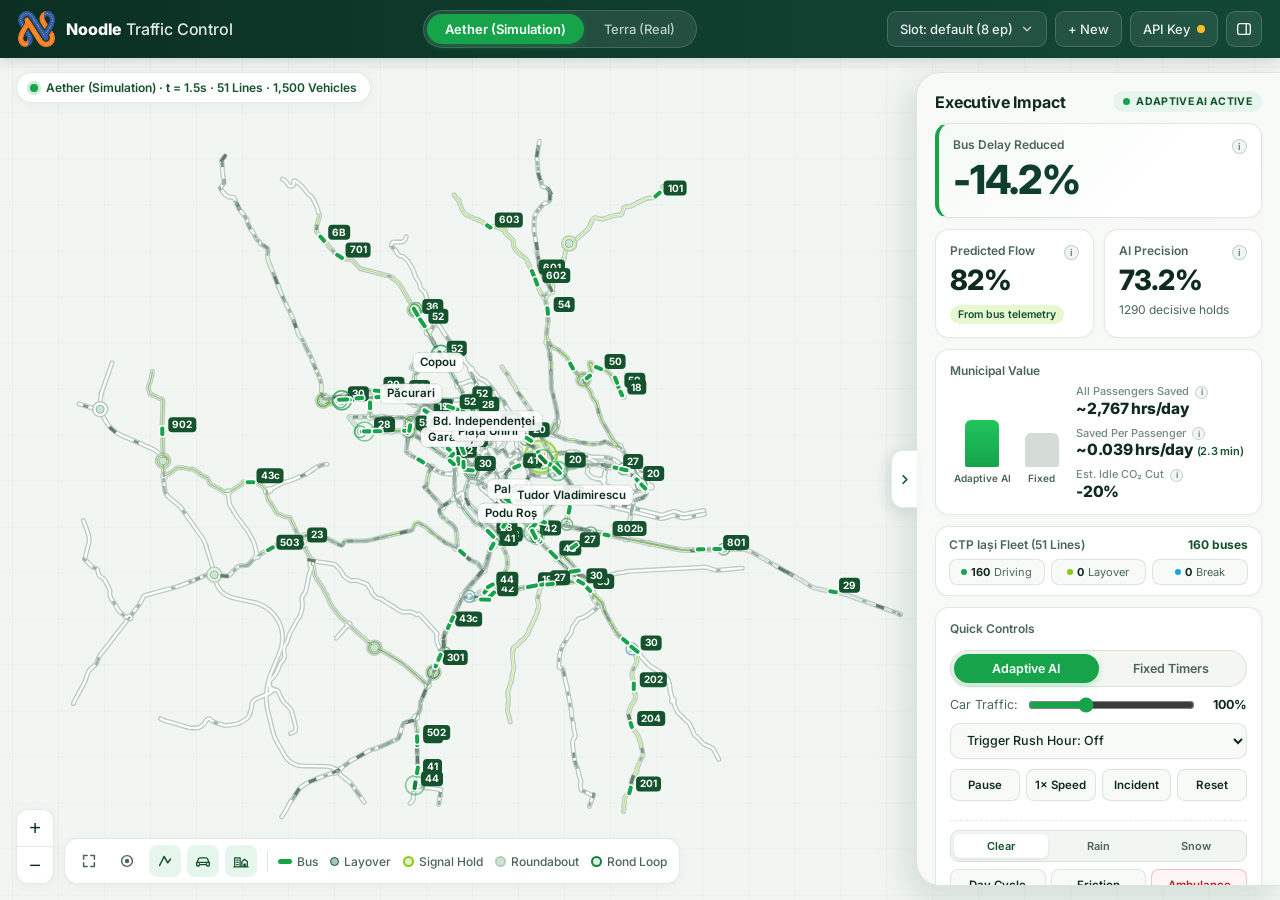
==== commit b6a70086: "Final_V132" ====
--- a/web/index.html
+++ b/web/index.html
@@ -106,6 +106,8 @@
             <span class="leg"><i class="leg-bus"></i>Bus</span>
             <span class="leg"><i class="leg-rest"></i>Layover</span>
             <span class="leg"><i class="leg-hold"></i>Signal Hold</span>
+            <span class="leg"><i class="leg-rb"></i>Roundabout</span>
+            <span class="leg"><i class="leg-rond"></i>Rond Loop</span>
           </div>
         </div>
       </div>
@@ -234,6 +236,8 @@
             <span class="leg"><i class="leg-bus"></i>CTP Bus</span>
             <span class="leg"><i class="leg-rest"></i>Layover</span>
             <span class="leg"><i class="leg-hold"></i>Signal Hold</span>
+            <span class="leg"><i class="leg-rb"></i>Roundabout</span>
+            <span class="leg"><i class="leg-rond"></i>Rond Loop</span>
           </div>
         </section>
 
--- a/web/styles.css
+++ b/web/styles.css
@@ -517,6 +517,24 @@
   border-radius: 50%;
   border: 2px solid var(--lime-green);
   background: rgba(132, 204, 22, 0.25);
+  display: inline-block;
+}
+
+.leg-rb {
+  width: 11px;
+  height: 11px;
+  border-radius: 50%;
+  border: 2px solid #b9cbc0;
+  background: #c9e6d2;
+  display: inline-block;
+}
+
+.leg-rond {
+  width: 11px;
+  height: 11px;
+  border-radius: 50%;
+  border: 2px solid #15803d;
+  background: #dcf5e4;
   display: inline-block;
 }
 
@@ -1503,6 +1521,10 @@
   .workspace.sheet-full .map-controls {
     opacity: 0;
     pointer-events: none;
+  }
+
+  .workspace.sheet-dragging .map-controls {
+    transition: none;
   }
 
   .zoom-stack,
@@ -1597,13 +1619,17 @@
     -webkit-user-select: none;
   }
 
+  .sheet-header button {
+    touch-action: none;
+  }
+
   .drawer[data-snap="peek"] .sheet-header {
     border-bottom-color: transparent;
   }
 
   .sheet-drag-zone {
     width: 100%;
-    padding: 8px 0 4px;
+    padding: 10px 0 6px;
     display: flex;
     justify-content: center;
     align-items: center;
@@ -1611,10 +1637,10 @@
   }
 
   .sheet-pill {
-    width: 38px;
-    height: 4px;
+    width: 44px;
+    height: 5px;
     border-radius: 999px;
-    background: rgba(20, 83, 45, 0.22);
+    background: rgba(20, 83, 45, 0.30);
   }
 
   .sheet-peek-row {
@@ -1817,9 +1843,10 @@
 
   .mobile-legend-row {
     display: flex;
+    flex-wrap: wrap;
     align-items: center;
-    justify-content: space-between;
-    gap: 10px;
+    justify-content: flex-start;
+    gap: 8px 14px;
     padding-top: 4px;
     font-size: 12.5px;
     font-weight: 500;
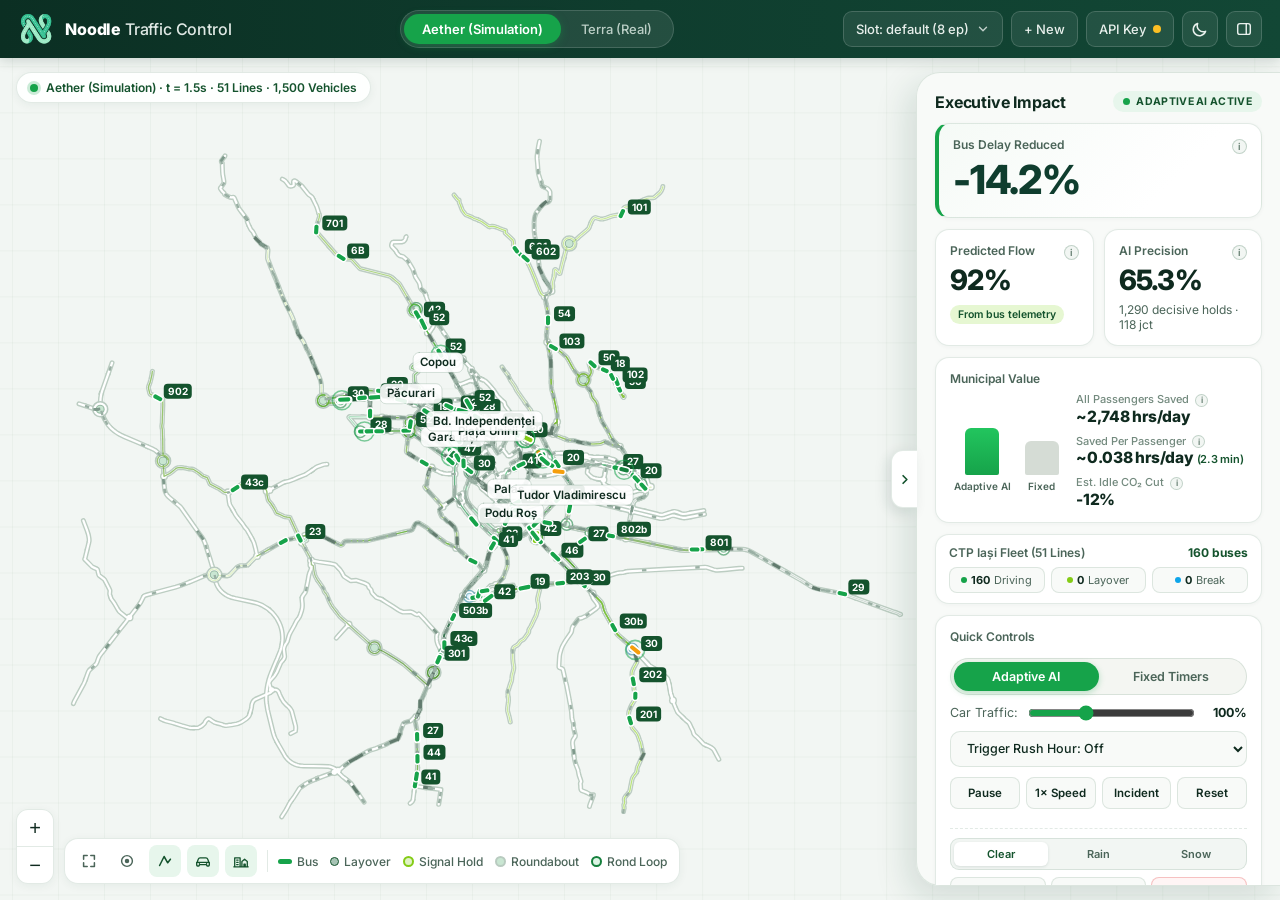
==== commit 9b6a4c16: "last_LAST_V999900999" ====
--- a/web/index.html
+++ b/web/index.html
@@ -58,6 +58,11 @@
         <span id="apiDot" class="status-dot"></span>
       </button>
 
+      <button id="btnThemeToggle" class="top-btn icon-btn" title="Switch between Dark and Light mode" aria-label="Toggle dark or light theme">
+        <svg id="themeIconMoon" viewBox="0 0 20 20" fill="none" aria-hidden="true"><path d="M16.2 12.6A6.8 6.8 0 017.4 3.8a7 7 0 108.8 8.8z" stroke="currentColor" stroke-width="1.7" stroke-linecap="round" stroke-linejoin="round"/></svg>
+        <svg id="themeIconSun" class="hidden" viewBox="0 0 20 20" fill="none" aria-hidden="true"><circle cx="10" cy="10" r="3.6" stroke="currentColor" stroke-width="1.7"/><path d="M10 2.5v1.8M10 15.7v1.8M2.5 10h1.8M15.7 10h1.8M4.7 4.7l1.3 1.3M14 14l1.3 1.3M15.3 4.7L14 6M6 14l-1.3 1.3" stroke="currentColor" stroke-width="1.6" stroke-linecap="round"/></svg>
+      </button>
+
       <button id="btnToggleDrawer" class="top-btn icon-btn" title="Collapse or expand executive panel" aria-label="Toggle side panel">
         <svg viewBox="0 0 20 20" fill="none"><rect x="3" y="4" width="14" height="12" rx="2.5" stroke="currentColor" stroke-width="1.6"/><path d="M12.5 4v12" stroke="currentColor" stroke-width="1.6"/></svg>
       </button>
--- a/web/styles.css
+++ b/web/styles.css
@@ -1989,3 +1989,197 @@
     pointer-events: none;
   }
 }
+
+
+/* ==================== DARK MODE THEME (Deep Emerald & Obsidian) ==================== */
+[data-theme="dark"] {
+  --bottle-green: #09241b;
+  --bottle-green-deep: #061913;
+  --forest-green: #4ade80;
+  --kelly-green: #22c55e;
+  --kelly-hover: #16a34a;
+  --lime-green: #a3e635;
+  --lime-soft: rgba(132, 204, 22, 0.16);
+  --mint-soft: rgba(34, 197, 94, 0.16);
+
+  --snow-white: #11221d;
+  --whisper-white: #0d1b17;
+  --pearl-white: #091411;
+  --ivory-white: #0e1e19;
+  --bone-white: #1c332b;
+
+  --ink: #e8f5ef;
+  --ink-muted: #9eb9ad;
+  --ink-dim: #749285;
+  --border: rgba(134, 239, 172, 0.14);
+  --shadow-lg: -8px 12px 34px rgba(0, 0, 0, 0.52);
+  --shadow-sm: 0 2px 12px rgba(0, 0, 0, 0.36);
+}
+
+[data-theme="dark"] .topbar {
+  background: linear-gradient(90deg, #05140f 0%, #09221a 55%, #0c2b21 100%);
+  border-bottom: 1px solid rgba(134, 239, 172, 0.12);
+  color: #f0faf5;
+}
+
+[data-theme="dark"] .brand-title,
+[data-theme="dark"] .brand-title strong,
+[data-theme="dark"] .mode-pill.active,
+[data-theme="dark"] .seg-btn.active,
+[data-theme="dark"] .mini-btn.primary,
+[data-theme="dark"] .btn-primary {
+  color: #ffffff;
+}
+
+[data-theme="dark"] .popover {
+  background: #10211c;
+  border-color: rgba(134, 239, 172, 0.18);
+  box-shadow: 0 18px 42px rgba(0, 0, 0, 0.58);
+}
+
+[data-theme="dark"] .popover-head,
+[data-theme="dark"] .popover-foot {
+  background: #0c1915;
+}
+
+[data-theme="dark"] .pop-action.danger-soft {
+  background: rgba(220, 38, 38, 0.16);
+  color: #fca5a5;
+}
+
+[data-theme="dark"] .pop-action.danger-soft:hover {
+  background: rgba(220, 38, 38, 0.28);
+}
+
+[data-theme="dark"] .map-status-chip,
+[data-theme="dark"] .zoom-stack,
+[data-theme="dark"] .map-pill-bar {
+  background: rgba(14, 30, 25, 0.92);
+  border-color: rgba(134, 239, 172, 0.16);
+}
+
+[data-theme="dark"] .map-status-chip {
+  color: #bbf7d0;
+}
+
+[data-theme="dark"] .map-tooltip {
+  background: #061812;
+  color: #ecfdf5;
+  border: 1px solid rgba(74, 222, 128, 0.28);
+}
+
+[data-theme="dark"] .drawer {
+  background: rgba(12, 26, 22, 0.96);
+  border-color: rgba(134, 239, 172, 0.15);
+}
+
+[data-theme="dark"] .drawer-tab {
+  background: #11221d;
+  color: #4ade80;
+  border-color: rgba(134, 239, 172, 0.18);
+}
+
+[data-theme="dark"] .card {
+  background: #132721;
+  border-color: rgba(134, 239, 172, 0.12);
+  box-shadow: 0 2px 10px rgba(0, 0, 0, 0.24);
+}
+
+[data-theme="dark"] .hero-card {
+  background: linear-gradient(135deg, #132d24 0%, #11221d 75%);
+  border-left: 4px solid #22c55e;
+}
+
+[data-theme="dark"] .hero-value {
+  color: #4ade80;
+}
+
+[data-theme="dark"] .bar-fill.fixed {
+  background: #2c463d;
+}
+
+[data-theme="dark"] .info-ic {
+  background: #0c1b16;
+  border-color: rgba(134, 239, 172, 0.25);
+  color: #9eb9ad;
+}
+
+[data-theme="dark"] .stat-tooltip {
+  background: #071913;
+  color: #ecfdf5;
+  border-color: rgba(163, 230, 53, 0.42);
+}
+
+[data-theme="dark"] .mini-btn.warn:hover {
+  background: rgba(220, 38, 38, 0.18);
+  color: #fca5a5;
+  border-color: rgba(248, 113, 113, 0.35);
+}
+
+[data-theme="dark"] .mini-btn.emg {
+  background: rgba(220, 38, 38, 0.14);
+  color: #fca5a5;
+  border-color: rgba(248, 113, 113, 0.32);
+}
+
+[data-theme="dark"] .mini-btn.emg:hover {
+  background: rgba(220, 38, 38, 0.26);
+  border-color: #f87171;
+}
+
+[data-theme="dark"] .w-btn.active {
+  background: #1b382f;
+  color: #4ade80;
+}
+
+[data-theme="dark"] .modal-backdrop {
+  background: rgba(2, 10, 7, 0.68);
+}
+
+[data-theme="dark"] .modal-card {
+  background: #11221d;
+  border-color: rgba(134, 239, 172, 0.2);
+}
+
+[data-theme="dark"] .modal-head h3 {
+  color: #ecfdf5;
+}
+
+[data-theme="dark"] .field-input,
+[data-theme="dark"] .select-wrap select {
+  background: #0b1814;
+  color: #e8f5ef;
+  border-color: rgba(134, 239, 172, 0.22);
+}
+
+[data-theme="dark"] .field-msg.error {
+  background: rgba(220, 38, 38, 0.16);
+  color: #fca5a5;
+}
+
+[data-theme="dark"] .sheet-header,
+[data-theme="dark"] .sheet-tabs {
+  background: rgba(12, 26, 22, 0.98);
+  border-color: rgba(134, 239, 172, 0.14);
+}
+
+[data-theme="dark"] .sheet-pill {
+  background: rgba(134, 239, 172, 0.28);
+}
+
+[data-theme="dark"] .peek-ctrl-btn,
+[data-theme="dark"] .peek-icon-btn {
+  background: #173028;
+  color: #e8f5ef;
+  border-color: rgba(134, 239, 172, 0.18);
+}
+
+[data-theme="dark"] .leg-rb {
+  border-color: #3d6255;
+  background: #133b2a;
+}
+
+[data-theme="dark"] .leg-rond {
+  border-color: #22c55e;
+  background: #123b29;
+}
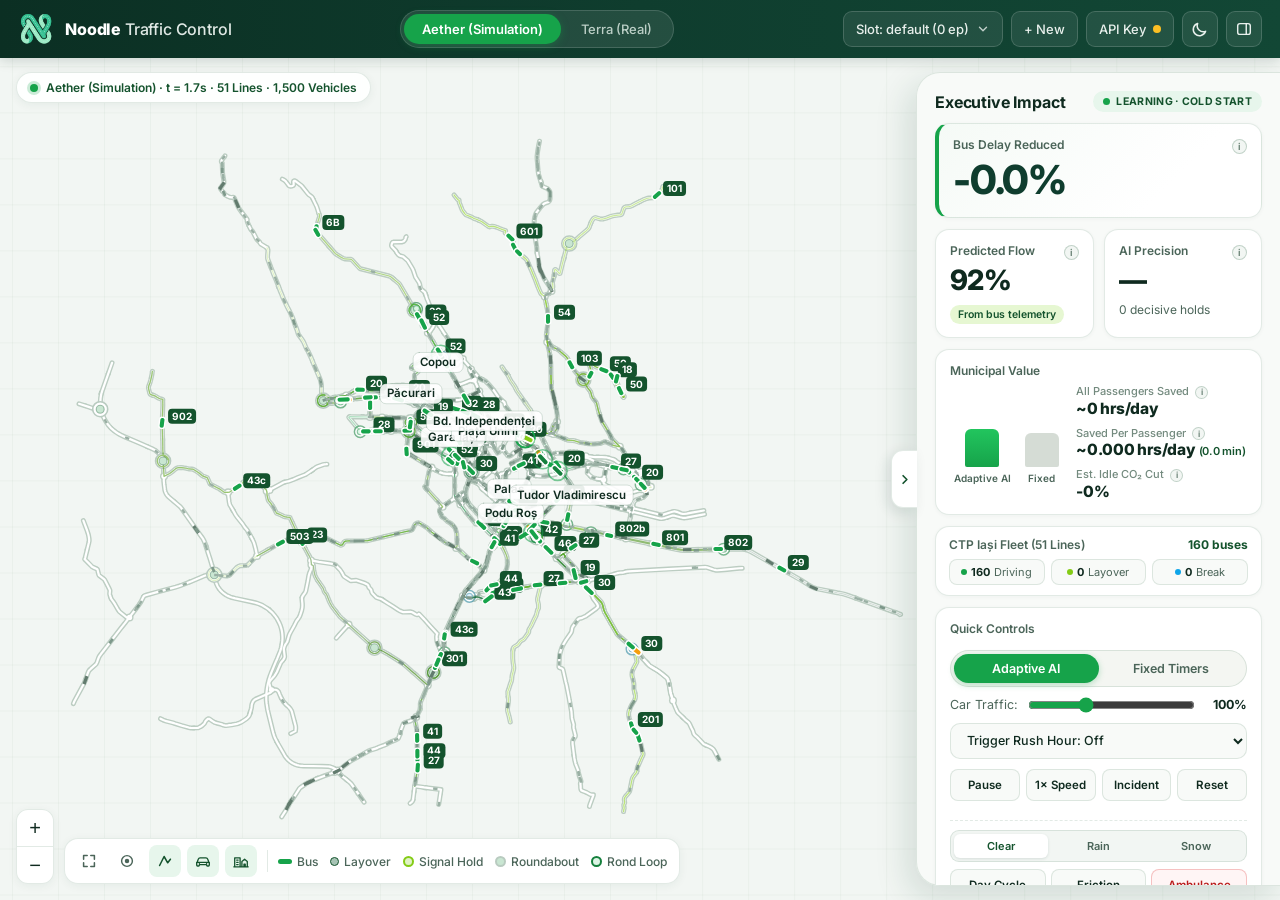
==== commit c13c14c4: "new_slots" ====
--- a/web/index.html
+++ b/web/index.html
@@ -34,7 +34,7 @@
       <div class="slot-wrap">
         <button id="btnSlotMenu" class="top-btn slot-btn" title="Select or manage ML save slots">
           <svg class="slot-ic" viewBox="0 0 18 18" fill="none" aria-hidden="true"><path d="M9 2.5L2.5 6 9 9.5 15.5 6 9 2.5zM2.5 9.5L9 13l6.5-3.5M2.5 12.5L9 16l6.5-3.5" stroke="currentColor" stroke-width="1.5" stroke-linecap="round" stroke-linejoin="round"/></svg>
-          <span id="slotBtnLabel">Slot: default (15 ep)</span>
+          <span id="slotBtnLabel">Slot: default (0 ep)</span>
           <svg class="chev" viewBox="0 0 16 16" fill="none"><path d="M4 6l4 4 4-4" stroke="currentColor" stroke-width="1.6" stroke-linecap="round" stroke-linejoin="round"/></svg>
         </button>
         <div id="slotDropdown" class="popover hidden">
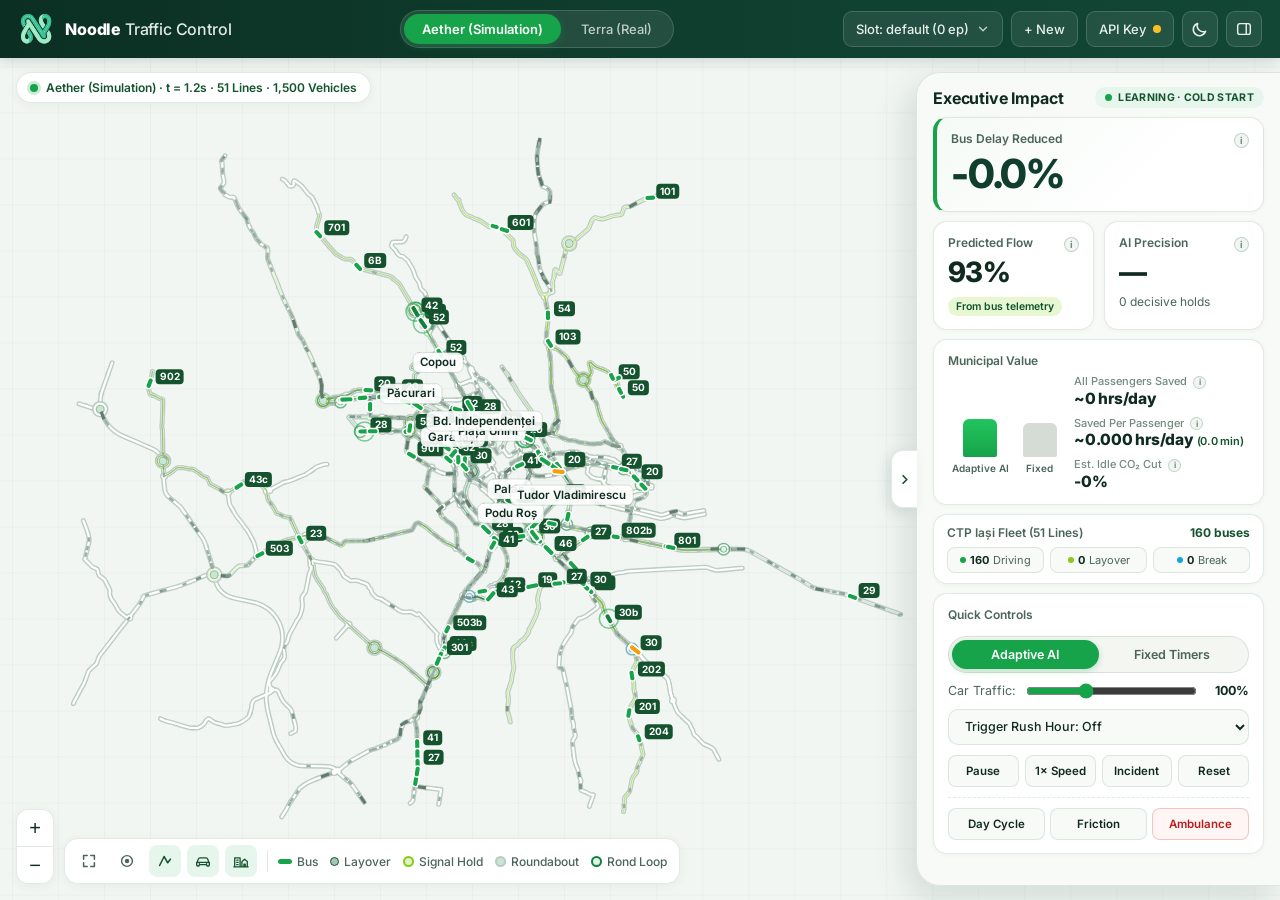
==== commit fcad7cfe: "Remove weather UI buttons (keep backend logic) and refine PC/mobile fit" ====
--- a/web/index.html
+++ b/web/index.html
@@ -9,7 +9,7 @@
   <link rel="preconnect" href="https://fonts.googleapis.com" />
   <link rel="preconnect" href="https://fonts.gstatic.com" crossorigin />
   <link href="https://fonts.googleapis.com/css2?family=Inter:wght@400;500;600;700;800&display=swap" rel="stylesheet" />
-  <link rel="stylesheet" href="styles.css" />
+  <link rel="stylesheet" href="styles.css?v=2" />
 </head>
 <body>
   <!-- TOP NAVIGATION BAR (Bottle Green) -->
@@ -283,11 +283,6 @@
           </div>
 
           <div class="realism-bar">
-            <div class="weather-seg" role="group" aria-label="Weather condition">
-              <button id="btnWeatherClear" class="w-btn active" data-weather="clear" title="Clear dry roads">Clear</button>
-              <button id="btnWeatherRain" class="w-btn" data-weather="rain" title="Rain: -15% speed, +25% headway, +18% car demand">Rain</button>
-              <button id="btnWeatherSnow" class="w-btn" data-weather="snow" title="Winter snow: -30% speed, +55% braking distance">Snow</button>
-            </div>
             <div class="scenario-row">
               <button id="btnDayCycle" class="mini-btn" title="Toggle 24h Iași rush-hour clock (07:30 AM → evening)">Day Cycle</button>
               <button id="btnFriction" class="mini-btn" title="Toggle double-parked delivery stops ('5 min pe avarii') on multi-lane roads">Friction</button>
@@ -371,8 +366,8 @@
     </div>
   </div>
 
-  <script src="demo_config.js"></script>
-  <script src="standalone_sim.js"></script>
-  <script src="app.js"></script>
+  <script src="demo_config.js?v=2"></script>
+  <script src="standalone_sim.js?v=2"></script>
+  <script src="app.js?v=2"></script>
 </body>
 </html>
--- a/web/styles.css
+++ b/web/styles.css
@@ -597,10 +597,10 @@
 .drawer-inner {
   height: 100%;
   overflow-y: auto;
-  padding: 18px 18px 16px;
+  padding: 14px 16px 14px;
   display: flex;
   flex-direction: column;
-  gap: 11px;
+  gap: 9px;
 }
 
 .drawer-head {
@@ -1300,8 +1300,8 @@
 }
 
 .realism-bar {
-  margin-top: 9px;
-  padding-top: 9px;
+  margin-top: 0;
+  padding-top: 10px;
   border-top: 1px dashed var(--border);
   display: flex;
   flex-direction: column;
@@ -1515,7 +1515,7 @@
   }
 
   .workspace.sheet-half .map-controls {
-    bottom: calc(52dvh + 10px);
+    bottom: calc(58dvh + 10px);
   }
 
   .workspace.sheet-full .map-controls {
@@ -1597,7 +1597,7 @@
   }
 
   .drawer[data-snap="half"] {
-    height: 52dvh;
+    height: 58dvh;
   }
 
   .drawer[data-snap="full"] {
@@ -1853,33 +1853,37 @@
     color: var(--ink-muted);
   }
 
+  .controls-card {
+    gap: 8px;
+  }
+
   .seg-btn {
-    padding: 10px 10px;
+    padding: 9px 10px;
     font-size: 13px;
   }
 
   .slider-row {
     font-size: 13px;
-    padding: 2px 0;
+    padding: 1px 0;
   }
 
   .slider-row input[type="range"] {
-    height: 28px;
+    height: 26px;
   }
 
   .select-wrap select {
-    height: 42px;
+    height: 40px;
     font-size: 16px;
     padding: 0 12px;
   }
 
   .mini-actions {
     grid-template-columns: repeat(2, 1fr);
-    gap: 8px;
+    gap: 7px;
   }
 
   .mini-btn {
-    height: 40px;
+    height: 38px;
     font-size: 13px;
     border-radius: 10px;
   }
@@ -1889,12 +1893,16 @@
     font-size: 12.5px;
   }
 
+  .realism-bar {
+    padding-top: 8px;
+  }
+
   .scenario-row {
     gap: 7px;
   }
 
   .scenario-row .mini-btn {
-    height: 40px;
+    height: 38px;
     font-size: 12px;
   }
 
@@ -2167,6 +2175,10 @@
   background: rgba(134, 239, 172, 0.28);
 }
 
+[data-theme="dark"] .peek-metric strong {
+  color: #4ade80;
+}
+
 [data-theme="dark"] .peek-ctrl-btn,
 [data-theme="dark"] .peek-icon-btn {
   background: #173028;
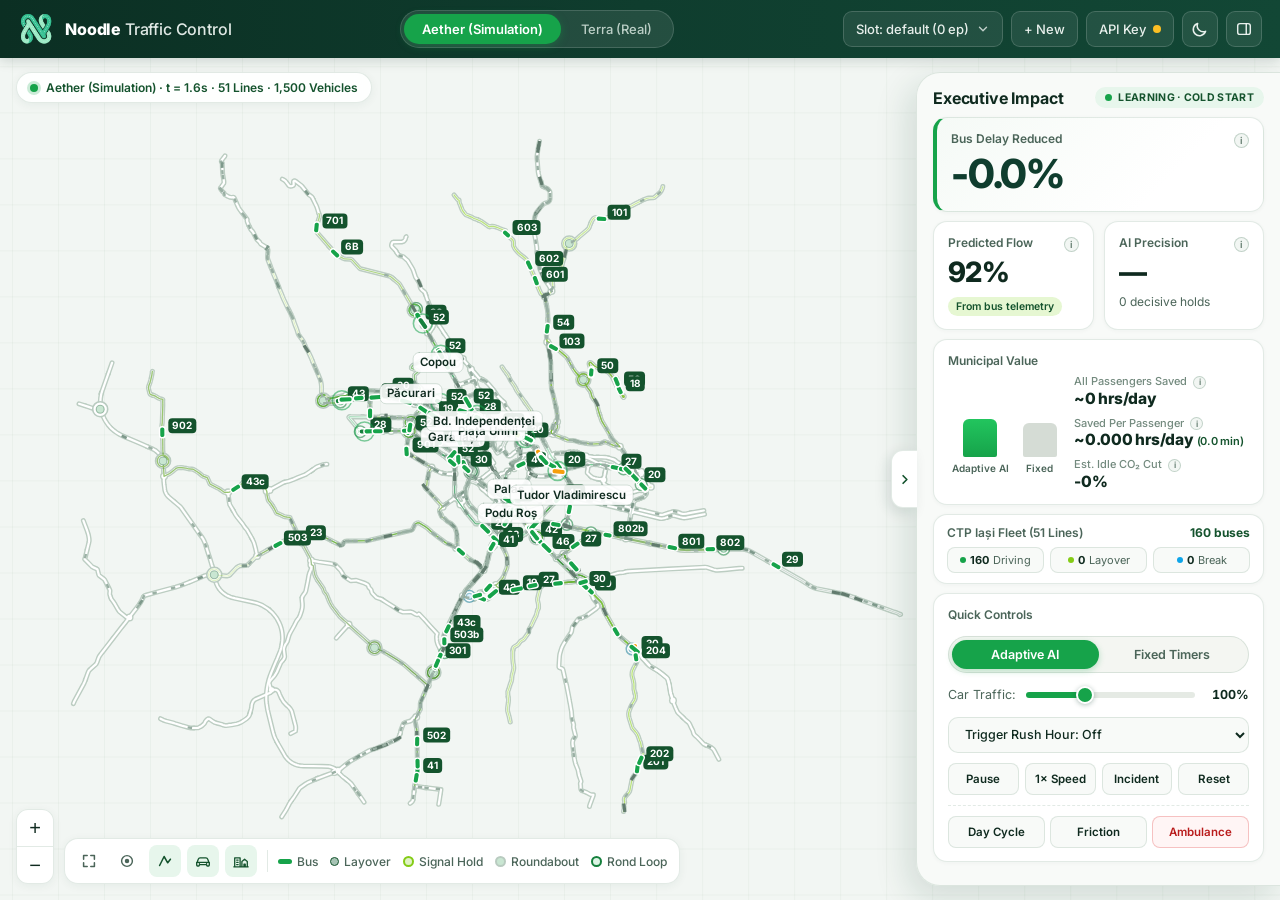
==== commit 425933d4: "Fix car-traffic slider glitching and improve touch/mouse precision" ====
--- a/web/index.html
+++ b/web/index.html
@@ -9,7 +9,7 @@
   <link rel="preconnect" href="https://fonts.googleapis.com" />
   <link rel="preconnect" href="https://fonts.gstatic.com" crossorigin />
   <link href="https://fonts.googleapis.com/css2?family=Inter:wght@400;500;600;700;800&display=swap" rel="stylesheet" />
-  <link rel="stylesheet" href="styles.css?v=2" />
+  <link rel="stylesheet" href="styles.css?v=3" />
 </head>
 <body>
   <!-- TOP NAVIGATION BAR (Bottle Green) -->
@@ -366,8 +366,8 @@
     </div>
   </div>
 
-  <script src="demo_config.js?v=2"></script>
-  <script src="standalone_sim.js?v=2"></script>
-  <script src="app.js?v=2"></script>
+  <script src="demo_config.js?v=3"></script>
+  <script src="standalone_sim.js?v=3"></script>
+  <script src="app.js?v=3"></script>
 </body>
 </html>
--- a/web/styles.css
+++ b/web/styles.css
@@ -1014,19 +1014,85 @@
   gap: 10px;
   font-size: 12.5px;
   color: var(--ink-muted);
+  touch-action: pan-x;
+  user-select: none;
+  -webkit-user-select: none;
 }
 
 .slider-row input[type="range"] {
   flex: 1;
-  accent-color: var(--kelly-green);
+  -webkit-appearance: none;
+  appearance: none;
+  height: 24px;
+  background: transparent;
   cursor: pointer;
+  touch-action: pan-x;
+  margin: 0;
+}
+
+.slider-row input[type="range"]::-webkit-slider-runnable-track {
+  height: 6px;
+  border-radius: 999px;
+  background: linear-gradient(
+    90deg,
+    var(--kelly-green) 0%,
+    var(--kelly-green) var(--slider-pct, 33.3%),
+    var(--bone-white) var(--slider-pct, 33.3%),
+    var(--bone-white) 100%
+  );
+}
+
+.slider-row input[type="range"]::-webkit-slider-thumb {
+  -webkit-appearance: none;
+  appearance: none;
+  width: 18px;
+  height: 18px;
+  margin-top: -6px;
+  border-radius: 50%;
+  background: var(--kelly-green);
+  border: 2.5px solid var(--snow-white);
+  box-shadow: 0 1px 5px rgba(15, 61, 46, 0.32);
+  transition: transform 0.12s ease, box-shadow 0.12s ease;
+}
+
+.slider-row input[type="range"]:active::-webkit-slider-thumb {
+  transform: scale(1.14);
+  box-shadow: 0 0 0 5px rgba(22, 163, 74, 0.22);
+}
+
+.slider-row input[type="range"]::-moz-range-track {
+  height: 6px;
+  border-radius: 999px;
+  background: var(--bone-white);
+}
+
+.slider-row input[type="range"]::-moz-range-progress {
+  height: 6px;
+  border-radius: 999px;
+  background: var(--kelly-green);
+}
+
+.slider-row input[type="range"]::-moz-range-thumb {
+  width: 18px;
+  height: 18px;
+  border-radius: 50%;
+  background: var(--kelly-green);
+  border: 2.5px solid var(--snow-white);
+  box-shadow: 0 1px 5px rgba(15, 61, 46, 0.32);
+  transition: transform 0.12s ease, box-shadow 0.12s ease;
+}
+
+.slider-row input[type="range"]:active::-moz-range-thumb {
+  transform: scale(1.14);
+  box-shadow: 0 0 0 5px rgba(22, 163, 74, 0.22);
 }
 
 .slider-row strong {
-  min-width: 42px;
+  min-width: 44px;
   text-align: right;
   color: var(--ink);
   font-size: 12.5px;
+  font-variant-numeric: tabular-nums;
 }
 
 .select-wrap select {
@@ -1868,7 +1934,27 @@
   }
 
   .slider-row input[type="range"] {
-    height: 26px;
+    height: 32px;
+  }
+
+  .slider-row input[type="range"]::-webkit-slider-runnable-track {
+    height: 7px;
+  }
+
+  .slider-row input[type="range"]::-webkit-slider-thumb {
+    width: 24px;
+    height: 24px;
+    margin-top: -8.5px;
+  }
+
+  .slider-row input[type="range"]::-moz-range-track,
+  .slider-row input[type="range"]::-moz-range-progress {
+    height: 7px;
+  }
+
+  .slider-row input[type="range"]::-moz-range-thumb {
+    width: 24px;
+    height: 24px;
   }
 
   .select-wrap select {
